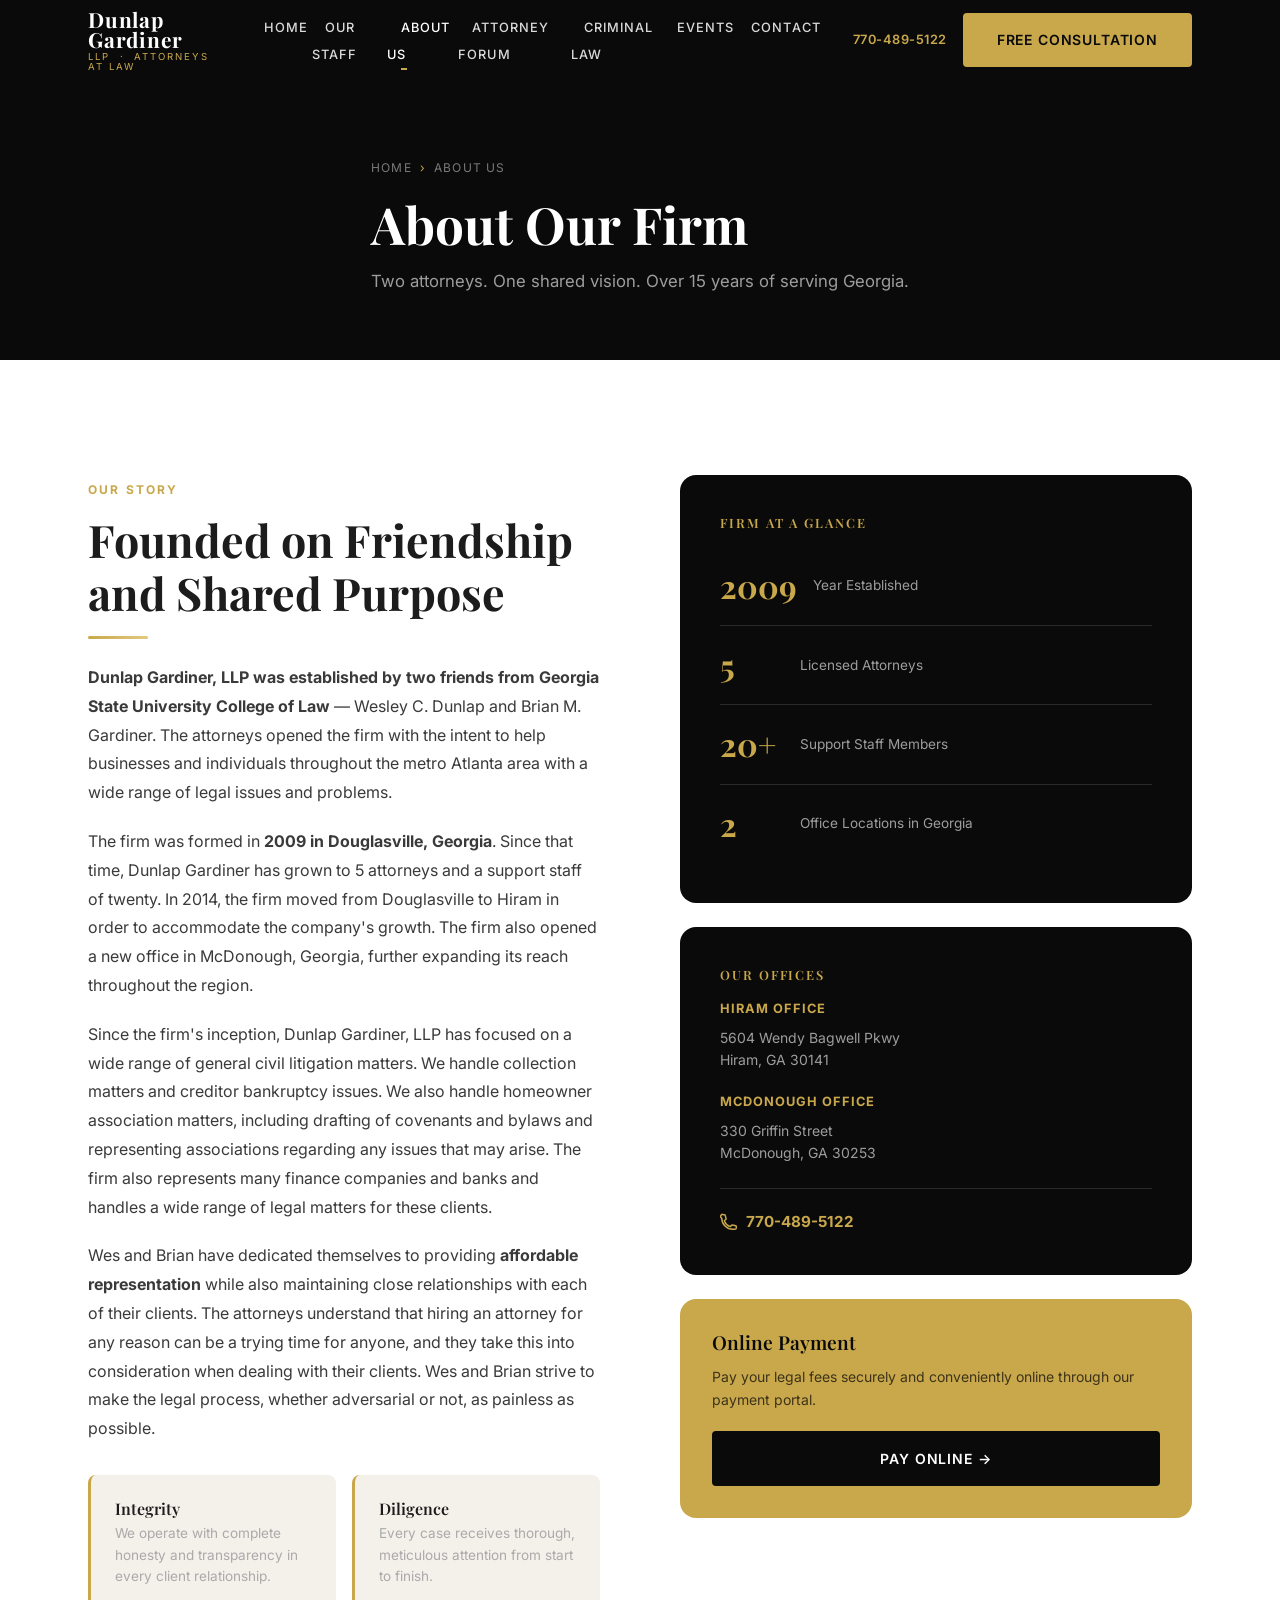
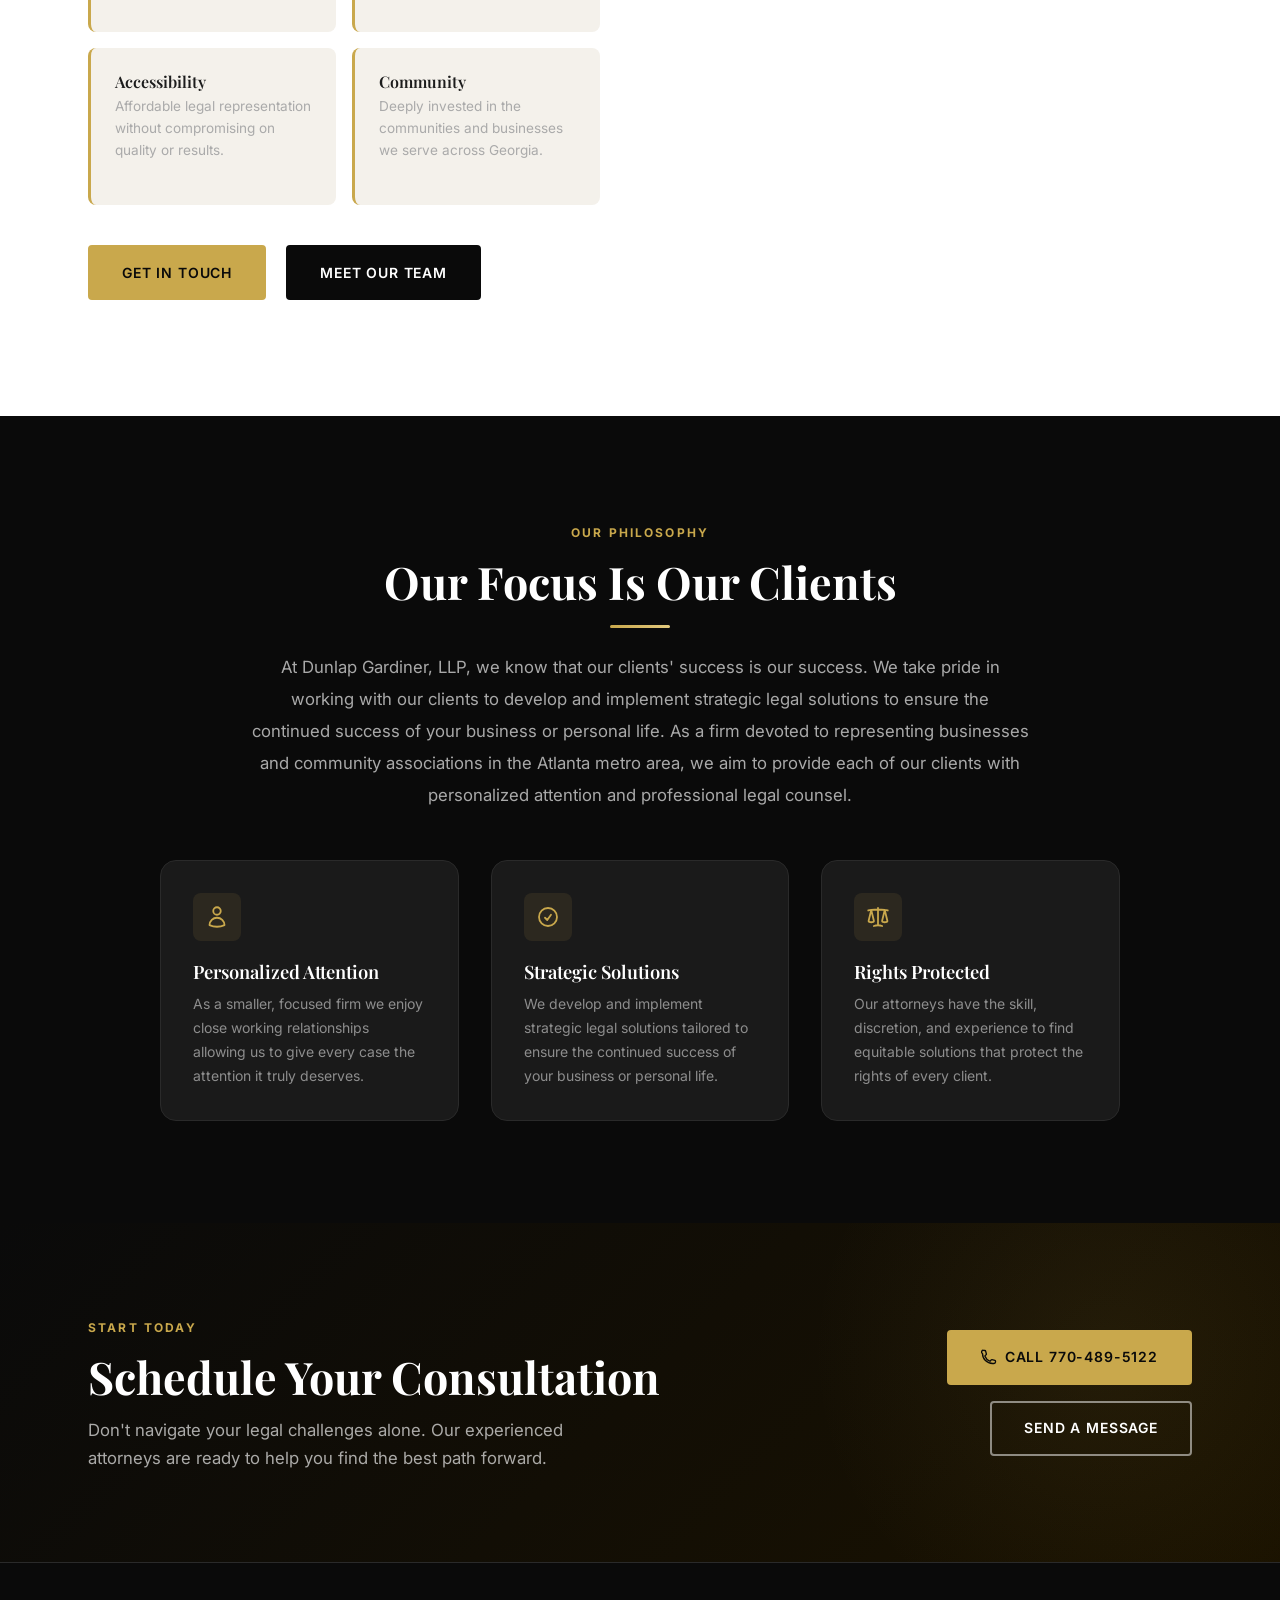
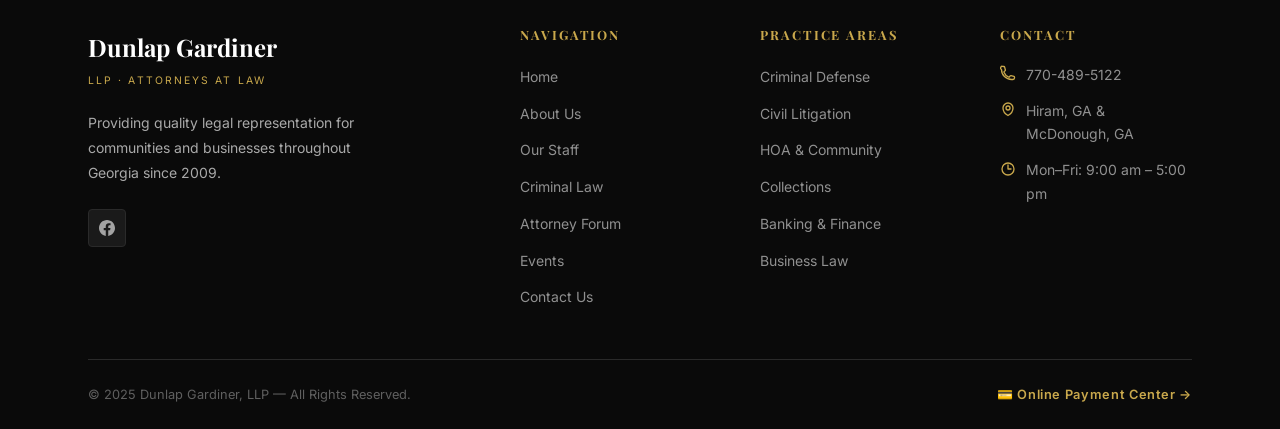
==== about-us.html @ c5c59efa "feat: website redesign Complete redesign of the Dunlap Gardiner LLP website with a modern, professio" ====
<!DOCTYPE html>
<html lang="en">
<head>
  <meta charset="UTF-8" />
  <meta name="viewport" content="width=device-width, initial-scale=1.0" />
  <meta name="description" content="Learn about Dunlap Gardiner, LLP — a Georgia law firm founded in 2009 by Wesley C. Dunlap and Brian M. Gardiner, serving the Atlanta metro area from Hiram and McDonough offices." />
  <title>About Us | Dunlap Gardiner, LLP</title>
  <link rel="icon" href="data:image/svg+xml,<svg xmlns='http://www.w3.org/2000/svg' viewBox='0 0 100 100'><text y='.9em' font-size='90'>⚖</text></svg>" />
  <link rel="preconnect" href="https://fonts.googleapis.com" />
  <link rel="preconnect" href="https://fonts.gstatic.com" crossorigin />
  <link href="https://fonts.googleapis.com/css2?family=Playfair+Display:wght@600;700;800&family=Inter:wght@400;500;600;700&display=swap" rel="stylesheet" />
  <link rel="stylesheet" href="css/style.css" />
</head>
<body>

  <!-- NAVBAR -->
  <nav class="navbar scrolled" id="navbar">
    <div class="container">
      <div class="nav-inner">
        <a href="index.html" class="nav-logo">
          <span class="firm-name">Dunlap Gardiner</span>
          <span class="firm-type">LLP &nbsp;·&nbsp; Attorneys at Law</span>
        </a>
        <ul class="nav-links">
          <li><a href="index.html">Home</a></li>
          <li><a href="our-staff.html">Our Staff</a></li>
          <li><a href="about-us.html" class="active">About Us</a></li>
          <li><a href="attorney-forum.html">Attorney Forum</a></li>
          <li><a href="criminal-law.html">Criminal Law</a></li>
          <li><a href="events.html">Events</a></li>
          <li><a href="contact-us.html">Contact</a></li>
        </ul>
        <div class="nav-cta">
          <a href="tel:7704895122" class="nav-phone">770-489-5122</a>
          <a href="contact-us.html" class="btn btn-gold">Free Consultation</a>
        </div>
        <button class="hamburger" id="hamburger" aria-label="Open menu">
          <span></span><span></span><span></span>
        </button>
      </div>
    </div>
  </nav>
  <div class="mobile-menu" id="mobile-menu">
    <a href="index.html">Home</a>
    <a href="our-staff.html">Our Staff</a>
    <a href="about-us.html">About Us</a>
    <a href="attorney-forum.html">Attorney Forum</a>
    <a href="criminal-law.html">Criminal Law</a>
    <a href="events.html">Events</a>
    <a href="contact-us.html">Contact Us</a>
    <a href="contact-us.html" class="mobile-cta">Free Consultation →</a>
  </div>

  <!-- PAGE HERO -->
  <section class="page-hero">
    <div class="page-hero-bg" style="background-image: url('https://images.unsplash.com/photo-1505664194779-8beaceb93744?w=1600&q=80');"></div>
    <div class="page-hero-overlay"></div>
    <div class="container">
      <div class="page-hero-content">
        <div class="breadcrumb">
          <a href="index.html">Home</a>
          <span class="breadcrumb-sep">›</span>
          <span>About Us</span>
        </div>
        <h1>About Our Firm</h1>
        <p class="page-hero-sub">Two attorneys. One shared vision. Over 15 years of serving Georgia.</p>
      </div>
    </div>
  </section>

  <!-- ABOUT STORY -->
  <section class="about-story">
    <div class="container">
      <div class="story-content">
        <span class="section-label reveal">Our Story</span>
        <h2 class="reveal reveal-delay-1">Founded on Friendship<br/>and Shared Purpose</h2>
        <div class="gold-line reveal reveal-delay-1"></div>

        <p class="reveal reveal-delay-2">
          <strong>Dunlap Gardiner, LLP was established by two friends from Georgia State University
          College of Law</strong> — Wesley C. Dunlap and Brian M. Gardiner. The attorneys opened
          the firm with the intent to help businesses and individuals throughout the metro Atlanta
          area with a wide range of legal issues and problems.
        </p>
        <p class="reveal reveal-delay-2">
          The firm was formed in <strong>2009 in Douglasville, Georgia</strong>. Since that time,
          Dunlap Gardiner has grown to 5 attorneys and a support staff of twenty. In 2014, the firm
          moved from Douglasville to Hiram in order to accommodate the company's growth. The firm
          also opened a new office in McDonough, Georgia, further expanding its reach throughout
          the region.
        </p>
        <p class="reveal reveal-delay-3">
          Since the firm's inception, Dunlap Gardiner, LLP has focused on a wide range of general
          civil litigation matters. We handle collection matters and creditor bankruptcy issues.
          We also handle homeowner association matters, including drafting of covenants and bylaws
          and representing associations regarding any issues that may arise. The firm also represents
          many finance companies and banks and handles a wide range of legal matters for these clients.
        </p>
        <p class="reveal reveal-delay-3">
          Wes and Brian have dedicated themselves to providing <strong>affordable representation</strong>
          while also maintaining close relationships with each of their clients. The attorneys understand
          that hiring an attorney for any reason can be a trying time for anyone, and they take this into
          consideration when dealing with their clients. Wes and Brian strive to make the legal process,
          whether adversarial or not, as painless as possible.
        </p>

        <div class="values-grid reveal reveal-delay-4">
          <div class="value-item">
            <h4>Integrity</h4>
            <p>We operate with complete honesty and transparency in every client relationship.</p>
          </div>
          <div class="value-item">
            <h4>Diligence</h4>
            <p>Every case receives thorough, meticulous attention from start to finish.</p>
          </div>
          <div class="value-item">
            <h4>Accessibility</h4>
            <p>Affordable legal representation without compromising on quality or results.</p>
          </div>
          <div class="value-item">
            <h4>Community</h4>
            <p>Deeply invested in the communities and businesses we serve across Georgia.</p>
          </div>
        </div>

        <div style="margin-top:2.5rem;" class="reveal reveal-delay-5">
          <a href="contact-us.html" class="btn btn-gold" style="margin-right:1rem;">Get in Touch</a>
          <a href="our-staff.html" class="btn btn-dark">Meet Our Team</a>
        </div>
      </div>

      <!-- Sidebar -->
      <div class="story-sidebar">
        <div class="sidebar-card reveal reveal-delay-2">
          <h4>Firm At a Glance</h4>
          <div class="sidebar-stat">
            <span class="sidebar-stat-num" data-count="2009">2009</span>
            <span class="sidebar-stat-label">Year Established</span>
          </div>
          <div class="sidebar-stat">
            <span class="sidebar-stat-num" data-count="5">5</span>
            <span class="sidebar-stat-label">Licensed Attorneys</span>
          </div>
          <div class="sidebar-stat">
            <span class="sidebar-stat-num" data-count="20" data-suffix="+">20+</span>
            <span class="sidebar-stat-label">Support Staff Members</span>
          </div>
          <div class="sidebar-stat">
            <span class="sidebar-stat-num" data-count="2">2</span>
            <span class="sidebar-stat-label">Office Locations in Georgia</span>
          </div>
        </div>

        <div class="sidebar-card reveal reveal-delay-3">
          <h4>Our Offices</h4>
          <div style="margin-bottom:1.25rem;">
            <div style="font-size:.8rem; font-weight:700; letter-spacing:.08em; text-transform:uppercase; color:var(--gold); margin-bottom:.4rem;">Hiram Office</div>
            <div style="font-size:.875rem; color:rgba(255,255,255,.6); line-height:1.6;">5604 Wendy Bagwell Pkwy<br/>Hiram, GA 30141</div>
          </div>
          <div>
            <div style="font-size:.8rem; font-weight:700; letter-spacing:.08em; text-transform:uppercase; color:var(--gold); margin-bottom:.4rem;">McDonough Office</div>
            <div style="font-size:.875rem; color:rgba(255,255,255,.6); line-height:1.6;">330 Griffin Street<br/>McDonough, GA 30253</div>
          </div>
          <div style="margin-top:1.5rem; padding-top:1.25rem; border-top:1px solid var(--black-border);">
            <a href="tel:7704895122" style="display:flex;align-items:center;gap:.5rem;color:var(--gold);font-weight:700;font-size:.95rem;">
              <svg xmlns="http://www.w3.org/2000/svg" fill="none" viewBox="0 0 24 24" stroke-width="2" stroke="currentColor" width="18" height="18"><path stroke-linecap="round" stroke-linejoin="round" d="M2.25 6.75c0 8.284 6.716 15 15 15h2.25a2.25 2.25 0 0 0 2.25-2.25v-1.372c0-.516-.351-.966-.852-1.091l-4.423-1.106c-.44-.11-.902.055-1.173.417l-.97 1.293c-.282.376-.769.542-1.21.38a12.035 12.035 0 0 1-7.143-7.143c-.162-.441.004-.928.38-1.21l1.293-.97c.363-.271.527-.734.417-1.173L6.963 3.102a1.125 1.125 0 0 0-1.091-.852H4.5A2.25 2.25 0 0 0 2.25 6.75Z" /></svg>
              770-489-5122
            </a>
          </div>
        </div>

        <div class="reveal reveal-delay-4" style="background:var(--gold);padding:2rem;border-radius:var(--radius-lg);">
          <h4 style="color:var(--black);margin-bottom:.75rem;">Online Payment</h4>
          <p style="font-size:.875rem;color:rgba(0,0,0,.7);margin-bottom:1.25rem;line-height:1.6;">Pay your legal fees securely and conveniently online through our payment portal.</p>
          <a href="https://quickclick.com/r/5w9c6m7mehdgdvlrskypk6oudv6t7s" target="_blank" rel="noopener" class="btn btn-dark" style="width:100%;justify-content:center;">Pay Online →</a>
        </div>
      </div>
    </div>
  </section>

  <!-- OUR FOCUS SECTION -->
  <section class="section section-dark">
    <div class="container text-center">
      <span class="section-label reveal">Our Philosophy</span>
      <h2 class="reveal reveal-delay-1" style="color:var(--white);max-width:700px;margin:0 auto 1rem;">Our Focus Is Our Clients</h2>
      <div class="gold-line center reveal reveal-delay-1"></div>
      <p class="reveal reveal-delay-2" style="max-width:780px;margin:0 auto 3rem;color:rgba(255,255,255,.65);font-size:1.05rem;line-height:1.9;">
        At Dunlap Gardiner, LLP, we know that our clients' success is our success. We take pride
        in working with our clients to develop and implement strategic legal solutions to ensure
        the continued success of your business or personal life. As a firm devoted to representing
        businesses and community associations in the Atlanta metro area, we aim to provide each of
        our clients with personalized attention and professional legal counsel.
      </p>

      <div class="grid-3" style="max-width:960px;margin:0 auto;text-align:left;">
        <div class="reveal reveal-delay-1" style="padding:2rem;background:var(--black-card);border:1px solid var(--black-border);border-radius:var(--radius-lg);">
          <div style="width:48px;height:48px;background:rgba(201,168,76,.1);border-radius:var(--radius-md);display:flex;align-items:center;justify-content:center;margin-bottom:1.25rem;">
            <svg xmlns="http://www.w3.org/2000/svg" fill="none" viewBox="0 0 24 24" stroke-width="1.8" stroke="currentColor" width="24" height="24" style="color:var(--gold)"><path stroke-linecap="round" stroke-linejoin="round" d="M15.75 6a3.75 3.75 0 1 1-7.5 0 3.75 3.75 0 0 1 7.5 0ZM4.501 20.118a7.5 7.5 0 0 1 14.998 0A17.933 17.933 0 0 1 12 21.75c-2.676 0-5.216-.584-7.499-1.632Z" /></svg>
          </div>
          <h3 style="color:var(--white);font-size:1.15rem;margin-bottom:.6rem;">Personalized Attention</h3>
          <p style="font-size:.875rem;color:rgba(255,255,255,.5);line-height:1.7;">As a smaller, focused firm we enjoy close working relationships allowing us to give every case the attention it truly deserves.</p>
        </div>
        <div class="reveal reveal-delay-2" style="padding:2rem;background:var(--black-card);border:1px solid var(--black-border);border-radius:var(--radius-lg);">
          <div style="width:48px;height:48px;background:rgba(201,168,76,.1);border-radius:var(--radius-md);display:flex;align-items:center;justify-content:center;margin-bottom:1.25rem;">
            <svg xmlns="http://www.w3.org/2000/svg" fill="none" viewBox="0 0 24 24" stroke-width="1.8" stroke="currentColor" width="24" height="24" style="color:var(--gold)"><path stroke-linecap="round" stroke-linejoin="round" d="M9 12.75 11.25 15 15 9.75M21 12a9 9 0 1 1-18 0 9 9 0 0 1 18 0Z" /></svg>
          </div>
          <h3 style="color:var(--white);font-size:1.15rem;margin-bottom:.6rem;">Strategic Solutions</h3>
          <p style="font-size:.875rem;color:rgba(255,255,255,.5);line-height:1.7;">We develop and implement strategic legal solutions tailored to ensure the continued success of your business or personal life.</p>
        </div>
        <div class="reveal reveal-delay-3" style="padding:2rem;background:var(--black-card);border:1px solid var(--black-border);border-radius:var(--radius-lg);">
          <div style="width:48px;height:48px;background:rgba(201,168,76,.1);border-radius:var(--radius-md);display:flex;align-items:center;justify-content:center;margin-bottom:1.25rem;">
            <svg xmlns="http://www.w3.org/2000/svg" fill="none" viewBox="0 0 24 24" stroke-width="1.8" stroke="currentColor" width="24" height="24" style="color:var(--gold)"><path stroke-linecap="round" stroke-linejoin="round" d="M12 3v17.25m0 0c-1.472 0-2.882.265-4.185.75M12 20.25c1.472 0 2.882.265 4.185.75M18.75 4.97A48.416 48.416 0 0 0 12 4.5c-2.291 0-4.545.16-6.75.47m13.5 0c1.01.143 2.01.317 3 .52m-3-.52 2.62 10.726c.122.499-.106 1.028-.589 1.202a5.988 5.988 0 0 1-2.031.352 5.988 5.988 0 0 1-2.031-.352c-.483-.174-.711-.703-.59-1.202L18.75 4.97Zm-16.5.52c.99-.203 1.99-.377 3-.52m0 0 2.62 10.726c.122.499-.106 1.028-.589 1.202a5.989 5.989 0 0 1-2.031.352 5.989 5.989 0 0 1-2.031-.352c-.483-.174-.711-.703-.59-1.202L5.25 4.97Z" /></svg>
          </div>
          <h3 style="color:var(--white);font-size:1.15rem;margin-bottom:.6rem;">Rights Protected</h3>
          <p style="font-size:.875rem;color:rgba(255,255,255,.5);line-height:1.7;">Our attorneys have the skill, discretion, and experience to find equitable solutions that protect the rights of every client.</p>
        </div>
      </div>
    </div>
  </section>

  <!-- CONTACT BANNER -->
  <section class="contact-banner">
    <div class="container">
      <div class="contact-banner-inner">
        <div class="reveal">
          <span class="section-label">Start Today</span>
          <h2>Schedule Your Consultation</h2>
          <p>Don't navigate your legal challenges alone. Our experienced attorneys are ready to help you find the best path forward.</p>
        </div>
        <div class="contact-banner-actions reveal reveal-delay-2">
          <a href="tel:7704895122" class="btn btn-gold">
            <svg xmlns="http://www.w3.org/2000/svg" fill="none" viewBox="0 0 24 24" stroke-width="2" stroke="currentColor" width="16" height="16"><path stroke-linecap="round" stroke-linejoin="round" d="M2.25 6.75c0 8.284 6.716 15 15 15h2.25a2.25 2.25 0 0 0 2.25-2.25v-1.372c0-.516-.351-.966-.852-1.091l-4.423-1.106c-.44-.11-.902.055-1.173.417l-.97 1.293c-.282.376-.769.542-1.21.38a12.035 12.035 0 0 1-7.143-7.143c-.162-.441.004-.928.38-1.21l1.293-.97c.363-.271.527-.734.417-1.173L6.963 3.102a1.125 1.125 0 0 0-1.091-.852H4.5A2.25 2.25 0 0 0 2.25 6.75Z" /></svg>
            Call 770-489-5122
          </a>
          <a href="contact-us.html" class="btn btn-outline-white">Send a Message</a>
        </div>
      </div>
    </div>
  </section>

  <!-- FOOTER -->
  <footer class="footer">
    <div class="container">
      <div class="footer-grid">
        <div class="footer-brand">
          <span class="firm-name">Dunlap Gardiner</span>
          <span class="firm-type">LLP · Attorneys at Law</span>
          <p>Providing quality legal representation for communities and businesses throughout Georgia since 2009.</p>
          <div class="footer-social">
            <a href="https://www.facebook.com/dunlapgardinerllp" target="_blank" rel="noopener" class="social-btn" aria-label="Facebook">
              <svg xmlns="http://www.w3.org/2000/svg" viewBox="0 0 24 24" fill="currentColor"><path d="M24 12.073c0-6.627-5.373-12-12-12s-12 5.373-12 12c0 5.99 4.388 10.954 10.125 11.854v-8.385H7.078v-3.47h3.047V9.43c0-3.007 1.792-4.669 4.533-4.669 1.312 0 2.686.235 2.686.235v2.953H15.83c-1.491 0-1.956.925-1.956 1.874v2.25h3.328l-.532 3.47h-2.796v8.385C19.612 23.027 24 18.062 24 12.073z"/></svg>
            </a>
          </div>
        </div>
        <div class="footer-col">
          <h4>Navigation</h4>
          <ul>
            <li><a href="index.html">Home</a></li>
            <li><a href="about-us.html">About Us</a></li>
            <li><a href="our-staff.html">Our Staff</a></li>
            <li><a href="criminal-law.html">Criminal Law</a></li>
            <li><a href="attorney-forum.html">Attorney Forum</a></li>
            <li><a href="events.html">Events</a></li>
            <li><a href="contact-us.html">Contact Us</a></li>
          </ul>
        </div>
        <div class="footer-col">
          <h4>Practice Areas</h4>
          <ul>
            <li><a href="criminal-law.html">Criminal Defense</a></li>
            <li><a href="about-us.html">Civil Litigation</a></li>
            <li><a href="about-us.html">HOA &amp; Community</a></li>
            <li><a href="about-us.html">Collections</a></li>
            <li><a href="about-us.html">Banking &amp; Finance</a></li>
            <li><a href="about-us.html">Business Law</a></li>
          </ul>
        </div>
        <div class="footer-col">
          <h4>Contact</h4>
          <div class="footer-contact-item">
            <svg xmlns="http://www.w3.org/2000/svg" fill="none" viewBox="0 0 24 24" stroke-width="2" stroke="currentColor"><path stroke-linecap="round" stroke-linejoin="round" d="M2.25 6.75c0 8.284 6.716 15 15 15h2.25a2.25 2.25 0 0 0 2.25-2.25v-1.372c0-.516-.351-.966-.852-1.091l-4.423-1.106c-.44-.11-.902.055-1.173.417l-.97 1.293c-.282.376-.769.542-1.21.38a12.035 12.035 0 0 1-7.143-7.143c-.162-.441.004-.928.38-1.21l1.293-.97c.363-.271.527-.734.417-1.173L6.963 3.102a1.125 1.125 0 0 0-1.091-.852H4.5A2.25 2.25 0 0 0 2.25 6.75Z" /></svg>
            <a href="tel:7704895122">770-489-5122</a>
          </div>
          <div class="footer-contact-item">
            <svg xmlns="http://www.w3.org/2000/svg" fill="none" viewBox="0 0 24 24" stroke-width="2" stroke="currentColor"><path stroke-linecap="round" stroke-linejoin="round" d="M15 10.5a3 3 0 1 1-6 0 3 3 0 0 1 6 0Z" /><path stroke-linecap="round" stroke-linejoin="round" d="M19.5 10.5c0 7.142-7.5 11.25-7.5 11.25S4.5 17.642 4.5 10.5a7.5 7.5 0 1 1 15 0Z" /></svg>
            <span>Hiram, GA &amp; McDonough, GA</span>
          </div>
          <div class="footer-contact-item">
            <svg xmlns="http://www.w3.org/2000/svg" fill="none" viewBox="0 0 24 24" stroke-width="2" stroke="currentColor"><path stroke-linecap="round" stroke-linejoin="round" d="M12 6v6h4.5m4.5 0a9 9 0 1 1-18 0 9 9 0 0 1 18 0Z" /></svg>
            <span>Mon–Fri: 9:00 am – 5:00 pm</span>
          </div>
        </div>
      </div>
      <div class="footer-bottom">
        <span class="copyright">© 2025 Dunlap Gardiner, LLP — All Rights Reserved.</span>
        <a href="https://quickclick.com/r/5w9c6m7mehdgdvlrskypk6oudv6t7s" target="_blank" rel="noopener" class="payment-link">💳 Online Payment Center →</a>
      </div>
    </div>
  </footer>

  <script src="js/main.js"></script>
</body>
</html>
---- css/style.css ----
/* ============================================================
   DUNLAP GARDINER LLP — MAIN STYLESHEET
   Design System: Gold (#C9A84C, #D4AF37) + Black (#0a0a0a)
   ============================================================ */

/* ---------- RESET & BASE ---------- */
*, *::before, *::after { box-sizing: border-box; margin: 0; padding: 0; }

:root {
  --gold:        #C9A84C;
  --gold-light:  #E2C97E;
  --gold-dark:   #A07830;
  --black:       #0a0a0a;
  --black-soft:  #141414;
  --black-card:  #1a1a1a;
  --black-border:#2a2a2a;
  --white:       #ffffff;
  --off-white:   #f4f1eb;
  --gray-light:  #e8e4da;
  --gray-mid:    #aaa;
  --text-dark:   #1c1c1c;
  --text-body:   #3a3a3a;

  --font-serif:  'Playfair Display', Georgia, serif;
  --font-sans:   'Inter', system-ui, -apple-system, sans-serif;

  --radius-sm:   4px;
  --radius-md:   8px;
  --radius-lg:   16px;

  --shadow-sm:   0 2px 8px rgba(0,0,0,.12);
  --shadow-md:   0 8px 32px rgba(0,0,0,.18);
  --shadow-lg:   0 20px 60px rgba(0,0,0,.28);
  --shadow-gold: 0 4px 24px rgba(201,168,76,.25);

  --transition:  .3s cubic-bezier(.4,0,.2,1);
  --nav-h:       80px;
}

html { scroll-behavior: smooth; font-size: 16px; }

body {
  font-family: var(--font-sans);
  background: var(--white);
  color: var(--text-body);
  line-height: 1.7;
  overflow-x: hidden;
}

img { max-width: 100%; height: auto; display: block; }
a   { color: inherit; text-decoration: none; }
ul  { list-style: none; }

/* ---------- TYPOGRAPHY ---------- */
h1, h2, h3, h4, h5 {
  font-family: var(--font-serif);
  line-height: 1.2;
  color: var(--text-dark);
}
h1 { font-size: clamp(2.4rem, 5vw, 4rem); font-weight: 700; }
h2 { font-size: clamp(1.8rem, 3.5vw, 2.8rem); font-weight: 700; }
h3 { font-size: clamp(1.3rem, 2.5vw, 1.8rem); font-weight: 600; }
h4 { font-size: 1.2rem; font-weight: 600; }

.section-label {
  display: inline-block;
  font-family: var(--font-sans);
  font-size: .75rem;
  font-weight: 700;
  letter-spacing: .18em;
  text-transform: uppercase;
  color: var(--gold);
  margin-bottom: .75rem;
}

.section-title { margin-bottom: 1rem; }
.section-sub   { font-size: 1.05rem; color: var(--gray-mid); max-width: 600px; line-height: 1.8; }

/* ---------- LAYOUT UTILITIES ---------- */
.container      { max-width: 1200px; margin: 0 auto; padding: 0 clamp(1rem, 4vw, 3rem); }
.container-wide { max-width: 1400px; margin: 0 auto; padding: 0 clamp(1rem, 4vw, 3rem); }

.section { padding: clamp(4rem, 8vw, 7rem) 0; }
.section-dark {
  background: var(--black);
  color: var(--white);
}
.section-dark h1,
.section-dark h2,
.section-dark h3,
.section-dark h4 { color: var(--white); }
.section-dark .section-sub { color: rgba(255,255,255,.6); }

.section-cream {
  background: var(--off-white);
}

.grid-2 { display: grid; grid-template-columns: repeat(2, 1fr); gap: 2rem; }
.grid-3 { display: grid; grid-template-columns: repeat(3, 1fr); gap: 2rem; }
.grid-4 { display: grid; grid-template-columns: repeat(4, 1fr); gap: 1.5rem; }

.flex-center { display: flex; align-items: center; justify-content: center; }
.flex-between { display: flex; align-items: center; justify-content: space-between; }

.text-center { text-align: center; }
.text-gold   { color: var(--gold); }
.text-white  { color: var(--white); }

/* ---------- BUTTONS ---------- */
.btn {
  display: inline-flex;
  align-items: center;
  gap: .5rem;
  padding: .85rem 2rem;
  border-radius: var(--radius-sm);
  font-family: var(--font-sans);
  font-size: .875rem;
  font-weight: 600;
  letter-spacing: .06em;
  text-transform: uppercase;
  cursor: pointer;
  border: 2px solid transparent;
  transition: var(--transition);
  white-space: nowrap;
}

.btn-gold {
  background: var(--gold);
  color: var(--black);
  border-color: var(--gold);
}
.btn-gold:hover {
  background: var(--gold-light);
  border-color: var(--gold-light);
  box-shadow: var(--shadow-gold);
  transform: translateY(-2px);
}

.btn-outline-gold {
  background: transparent;
  color: var(--gold);
  border-color: var(--gold);
}
.btn-outline-gold:hover {
  background: var(--gold);
  color: var(--black);
  transform: translateY(-2px);
}

.btn-outline-white {
  background: transparent;
  color: var(--white);
  border-color: rgba(255,255,255,.5);
}
.btn-outline-white:hover {
  background: rgba(255,255,255,.1);
  border-color: var(--white);
}

.btn-dark {
  background: var(--black);
  color: var(--white);
  border-color: var(--black);
}
.btn-dark:hover {
  background: var(--black-card);
  transform: translateY(-2px);
  box-shadow: var(--shadow-md);
}

/* ---------- GOLD DIVIDER ---------- */
.gold-line {
  width: 60px;
  height: 3px;
  background: linear-gradient(90deg, var(--gold), var(--gold-light));
  border-radius: 2px;
  margin: 1rem 0 1.5rem;
}
.gold-line.center { margin-left: auto; margin-right: auto; }

/* ============================================================
   NAVIGATION
   ============================================================ */
.navbar {
  position: fixed;
  top: 0; left: 0; right: 0;
  z-index: 1000;
  height: var(--nav-h);
  display: flex;
  align-items: center;
  transition: background var(--transition), box-shadow var(--transition);
}

.navbar.scrolled {
  background: rgba(10,10,10,.97);
  backdrop-filter: blur(12px);
  box-shadow: 0 2px 24px rgba(0,0,0,.4);
}

.navbar.transparent { background: transparent; }

.navbar .container { width: 100%; }

.nav-inner {
  display: flex;
  align-items: center;
  justify-content: space-between;
  gap: 2rem;
}

.nav-logo {
  display: flex;
  flex-direction: column;
  line-height: 1;
}
.nav-logo .firm-name {
  font-family: var(--font-serif);
  font-size: 1.3rem;
  font-weight: 700;
  color: var(--white);
  letter-spacing: .04em;
}
.nav-logo .firm-type {
  font-size: .6rem;
  letter-spacing: .2em;
  text-transform: uppercase;
  color: var(--gold);
  margin-top: 2px;
}

.nav-links {
  display: flex;
  align-items: center;
  gap: .25rem;
}

.nav-links a {
  padding: .5rem .85rem;
  font-size: .8rem;
  font-weight: 500;
  letter-spacing: .08em;
  text-transform: uppercase;
  color: rgba(255,255,255,.85);
  border-radius: var(--radius-sm);
  transition: var(--transition);
  position: relative;
}
.nav-links a::after {
  content: '';
  position: absolute;
  bottom: 0; left: 50%; right: 50%;
  height: 2px;
  background: var(--gold);
  transition: var(--transition);
}
.nav-links a:hover,
.nav-links a.active {
  color: var(--white);
}
.nav-links a:hover::after,
.nav-links a.active::after {
  left: .85rem;
  right: .85rem;
}

.nav-cta {
  display: flex;
  align-items: center;
  gap: 1rem;
  flex-shrink: 0;
}
.nav-phone {
  font-size: .8rem;
  font-weight: 600;
  color: var(--gold);
  letter-spacing: .04em;
  white-space: nowrap;
}
.nav-phone:hover { color: var(--gold-light); }

.hamburger {
  display: none;
  flex-direction: column;
  gap: 5px;
  cursor: pointer;
  padding: 8px;
  background: none;
  border: none;
}
.hamburger span {
  display: block;
  width: 24px;
  height: 2px;
  background: var(--white);
  border-radius: 2px;
  transition: var(--transition);
}
.hamburger.open span:nth-child(1) { transform: translateY(7px) rotate(45deg); }
.hamburger.open span:nth-child(2) { opacity: 0; }
.hamburger.open span:nth-child(3) { transform: translateY(-7px) rotate(-45deg); }

.mobile-menu {
  display: none;
  position: fixed;
  top: var(--nav-h);
  left: 0; right: 0;
  background: rgba(10,10,10,.98);
  backdrop-filter: blur(16px);
  padding: 1.5rem;
  border-top: 1px solid var(--black-border);
  z-index: 999;
  flex-direction: column;
  gap: .25rem;
}
.mobile-menu.open { display: flex; }
.mobile-menu a {
  padding: .85rem 1rem;
  color: rgba(255,255,255,.85);
  font-size: .9rem;
  font-weight: 500;
  letter-spacing: .08em;
  text-transform: uppercase;
  border-radius: var(--radius-sm);
  border-bottom: 1px solid var(--black-border);
  transition: var(--transition);
}
.mobile-menu a:last-child { border-bottom: none; }
.mobile-menu a:hover { color: var(--gold); background: rgba(201,168,76,.08); }
.mobile-menu .mobile-cta {
  margin-top: 1rem;
  padding: 1rem;
  background: var(--gold);
  color: var(--black);
  text-align: center;
  border-radius: var(--radius-sm);
  font-weight: 700;
  border-bottom: none;
}
.mobile-menu .mobile-cta:hover { background: var(--gold-light); color: var(--black); }

/* ============================================================
   HERO
   ============================================================ */
.hero {
  min-height: 100vh;
  position: relative;
  display: flex;
  align-items: center;
  overflow: hidden;
  background: var(--black);
}

.hero-bg {
  position: absolute;
  inset: 0;
  background-image: url('https://images.unsplash.com/photo-1589829545856-d10d557cf95f?w=1800&q=80');
  background-size: cover;
  background-position: center 30%;
  opacity: .25;
}

.hero-overlay {
  position: absolute;
  inset: 0;
  background: linear-gradient(
    135deg,
    rgba(10,10,10,.95) 0%,
    rgba(10,10,10,.7) 50%,
    rgba(10,10,10,.85) 100%
  );
}

.hero-content {
  position: relative;
  z-index: 2;
  max-width: 780px;
  padding: calc(var(--nav-h) + 2rem) 0 4rem;
}

.hero-eyebrow {
  display: flex;
  align-items: center;
  gap: 1rem;
  margin-bottom: 1.5rem;
}
.hero-eyebrow-line {
  width: 40px;
  height: 2px;
  background: var(--gold);
}
.hero-eyebrow span {
  font-size: .75rem;
  font-weight: 700;
  letter-spacing: .2em;
  text-transform: uppercase;
  color: var(--gold);
}

.hero h1 {
  color: var(--white);
  margin-bottom: 1.5rem;
  font-size: clamp(2.8rem, 6vw, 5rem);
}
.hero h1 em {
  font-style: normal;
  color: var(--gold);
}

.hero-desc {
  font-size: 1.1rem;
  color: rgba(255,255,255,.75);
  line-height: 1.8;
  margin-bottom: 2.5rem;
  max-width: 560px;
}

.hero-actions {
  display: flex;
  gap: 1rem;
  flex-wrap: wrap;
}

.hero-stats {
  display: flex;
  gap: 2.5rem;
  margin-top: 4rem;
  padding-top: 2.5rem;
  border-top: 1px solid rgba(255,255,255,.1);
  flex-wrap: wrap;
}
.stat-item { display: flex; flex-direction: column; gap: .25rem; }
.stat-num {
  font-family: var(--font-serif);
  font-size: 2.2rem;
  font-weight: 700;
  color: var(--gold);
  line-height: 1;
}
.stat-label {
  font-size: .75rem;
  letter-spacing: .1em;
  text-transform: uppercase;
  color: rgba(255,255,255,.5);
}

.hero-scroll {
  position: absolute;
  bottom: 2rem;
  left: 50%;
  transform: translateX(-50%);
  z-index: 2;
  display: flex;
  flex-direction: column;
  align-items: center;
  gap: .5rem;
  color: rgba(255,255,255,.4);
  font-size: .7rem;
  letter-spacing: .15em;
  text-transform: uppercase;
}
.scroll-dot {
  width: 1px;
  height: 40px;
  background: linear-gradient(to bottom, var(--gold), transparent);
  animation: scrollPulse 2s ease-in-out infinite;
}
@keyframes scrollPulse {
  0%, 100% { opacity: .4; transform: scaleY(1); }
  50%       { opacity: 1;  transform: scaleY(1.2); }
}

/* ============================================================
   TRUST BAR
   ============================================================ */
.trust-bar {
  background: var(--gold);
  padding: 1rem 0;
}
.trust-bar-inner {
  display: flex;
  align-items: center;
  justify-content: center;
  gap: 2rem;
  flex-wrap: wrap;
}
.trust-item {
  display: flex;
  align-items: center;
  gap: .6rem;
  font-size: .8rem;
  font-weight: 700;
  letter-spacing: .06em;
  text-transform: uppercase;
  color: var(--black);
}
.trust-item svg { width: 18px; height: 18px; flex-shrink: 0; }
.trust-sep {
  width: 4px;
  height: 4px;
  border-radius: 50%;
  background: rgba(0,0,0,.3);
}

/* ============================================================
   ABOUT PREVIEW
   ============================================================ */
.about-preview {
  padding: clamp(5rem, 9vw, 8rem) 0;
}
.about-preview .container { display: grid; grid-template-columns: 1fr 1fr; gap: 5rem; align-items: center; }

.about-img-wrap {
  position: relative;
}
.about-img-main {
  width: 100%;
  aspect-ratio: 4/5;
  object-fit: cover;
  border-radius: var(--radius-lg);
  box-shadow: var(--shadow-lg);
}
.about-img-badge {
  position: absolute;
  bottom: -1.5rem;
  right: -1.5rem;
  background: var(--gold);
  color: var(--black);
  padding: 1.5rem;
  border-radius: var(--radius-md);
  text-align: center;
  box-shadow: var(--shadow-md);
}
.about-img-badge .badge-num {
  font-family: var(--font-serif);
  font-size: 2.5rem;
  font-weight: 700;
  line-height: 1;
  display: block;
}
.about-img-badge .badge-text {
  font-size: .7rem;
  font-weight: 700;
  letter-spacing: .1em;
  text-transform: uppercase;
  display: block;
  margin-top: .25rem;
}

.about-content .section-label { margin-bottom: .5rem; }

.about-features {
  display: flex;
  flex-direction: column;
  gap: 1rem;
  margin-top: 2rem;
}
.about-feature {
  display: flex;
  gap: 1rem;
  align-items: flex-start;
}
.feature-icon {
  width: 44px;
  height: 44px;
  border-radius: var(--radius-sm);
  background: linear-gradient(135deg, var(--gold), var(--gold-dark));
  display: flex;
  align-items: center;
  justify-content: center;
  flex-shrink: 0;
}
.feature-icon svg { width: 20px; height: 20px; color: var(--black); }
.feature-body h4 { font-size: 1rem; color: var(--text-dark); margin-bottom: .2rem; }
.feature-body p  { font-size: .875rem; color: var(--gray-mid); }

.about-cta-wrap { margin-top: 2.5rem; display: flex; gap: 1rem; flex-wrap: wrap; }

/* ============================================================
   PRACTICE AREAS
   ============================================================ */
.practice-areas { background: var(--black); padding: clamp(5rem,9vw,8rem) 0; }
.practice-areas .section-header { margin-bottom: 3.5rem; }

.practice-grid {
  display: grid;
  grid-template-columns: repeat(auto-fit, minmax(280px, 1fr));
  gap: 1.5rem;
}

.practice-card {
  background: var(--black-card);
  border: 1px solid var(--black-border);
  border-radius: var(--radius-lg);
  padding: 2.5rem 2rem;
  transition: var(--transition);
  position: relative;
  overflow: hidden;
}
.practice-card::before {
  content: '';
  position: absolute;
  top: 0; left: 0; right: 0;
  height: 3px;
  background: linear-gradient(90deg, var(--gold), var(--gold-light));
  transform: scaleX(0);
  transform-origin: left;
  transition: var(--transition);
}
.practice-card:hover {
  border-color: var(--gold-dark);
  transform: translateY(-4px);
  box-shadow: var(--shadow-gold);
}
.practice-card:hover::before { transform: scaleX(1); }

.practice-icon {
  width: 56px;
  height: 56px;
  border-radius: var(--radius-md);
  background: rgba(201,168,76,.1);
  border: 1px solid rgba(201,168,76,.2);
  display: flex;
  align-items: center;
  justify-content: center;
  margin-bottom: 1.5rem;
}
.practice-icon svg { width: 26px; height: 26px; color: var(--gold); }

.practice-card h3 {
  color: var(--white);
  font-size: 1.25rem;
  margin-bottom: .75rem;
}
.practice-card p {
  color: rgba(255,255,255,.55);
  font-size: .9rem;
  line-height: 1.7;
  margin-bottom: 1.5rem;
}
.practice-link {
  display: inline-flex;
  align-items: center;
  gap: .4rem;
  font-size: .8rem;
  font-weight: 700;
  letter-spacing: .08em;
  text-transform: uppercase;
  color: var(--gold);
  transition: var(--transition);
}
.practice-link svg { width: 14px; height: 14px; transition: transform var(--transition); }
.practice-link:hover { color: var(--gold-light); }
.practice-link:hover svg { transform: translateX(4px); }

/* ============================================================
   WHY CHOOSE US
   ============================================================ */
.why-us { padding: clamp(5rem, 9vw, 8rem) 0; }
.why-us .container { display: grid; grid-template-columns: 1fr 1fr; gap: 5rem; align-items: center; }

.why-img-stack {
  position: relative;
  height: 520px;
}
.why-img-1 {
  position: absolute;
  top: 0; left: 0;
  width: 75%;
  height: 80%;
  object-fit: cover;
  border-radius: var(--radius-lg);
  box-shadow: var(--shadow-lg);
}
.why-img-2 {
  position: absolute;
  bottom: 0; right: 0;
  width: 55%;
  height: 55%;
  object-fit: cover;
  border-radius: var(--radius-lg);
  box-shadow: var(--shadow-lg);
  border: 4px solid var(--white);
}
.why-img-accent {
  position: absolute;
  top: 40%;
  left: 70%;
  width: 64px;
  height: 64px;
  background: var(--gold);
  border-radius: var(--radius-md);
  z-index: 2;
  transform: rotate(15deg);
}

.why-points { display: flex; flex-direction: column; gap: 1.5rem; margin-top: 2rem; }
.why-point {
  display: flex;
  gap: 1.25rem;
  align-items: flex-start;
  padding: 1.5rem;
  border-radius: var(--radius-md);
  border: 1px solid transparent;
  transition: var(--transition);
}
.why-point:hover {
  background: var(--off-white);
  border-color: var(--gray-light);
}
.why-num {
  font-family: var(--font-serif);
  font-size: 2rem;
  font-weight: 700;
  color: var(--gold);
  line-height: 1;
  min-width: 2.5rem;
  padding-top: .1rem;
}
.why-point-body h4 { font-size: 1.05rem; margin-bottom: .3rem; }
.why-point-body p  { font-size: .9rem; color: var(--gray-mid); line-height: 1.7; }

/* ============================================================
   TESTIMONIAL / QUOTE SECTION
   ============================================================ */
.quote-section {
  background: var(--black);
  padding: clamp(4rem, 7vw, 6rem) 0;
  text-align: center;
  position: relative;
  overflow: hidden;
}
.quote-section::before {
  content: '"';
  position: absolute;
  top: -1rem;
  left: 50%;
  transform: translateX(-50%);
  font-family: var(--font-serif);
  font-size: 20rem;
  color: rgba(201,168,76,.04);
  line-height: 1;
  pointer-events: none;
}
.quote-text {
  font-family: var(--font-serif);
  font-size: clamp(1.4rem, 3vw, 2.2rem);
  font-weight: 600;
  color: var(--white);
  max-width: 800px;
  margin: 0 auto 2rem;
  line-height: 1.5;
  position: relative;
  z-index: 1;
}
.quote-attribution {
  font-size: .85rem;
  letter-spacing: .12em;
  text-transform: uppercase;
  color: var(--gold);
  position: relative;
  z-index: 1;
}

/* ============================================================
   ATTORNEYS PREVIEW (Homepage)
   ============================================================ */
.attorneys-preview { padding: clamp(5rem, 9vw, 8rem) 0; background: var(--off-white); }
.attorneys-grid { display: grid; grid-template-columns: repeat(auto-fit, minmax(280px, 1fr)); gap: 2rem; margin-top: 3rem; }

.attorney-card {
  background: var(--white);
  border-radius: var(--radius-lg);
  overflow: hidden;
  box-shadow: var(--shadow-sm);
  transition: var(--transition);
}
.attorney-card:hover {
  transform: translateY(-6px);
  box-shadow: var(--shadow-md);
}
.attorney-photo {
  width: 100%;
  aspect-ratio: 3/4;
  object-fit: cover;
  object-position: top center;
}
.attorney-photo-placeholder {
  width: 100%;
  aspect-ratio: 3/4;
  background: linear-gradient(135deg, var(--black-card), var(--black-border));
  display: flex;
  align-items: center;
  justify-content: center;
}
.attorney-photo-placeholder svg { width: 80px; height: 80px; color: var(--gold); opacity: .5; }

.attorney-info {
  padding: 1.75rem;
  border-top: 3px solid var(--gold);
}
.attorney-info h3 { font-size: 1.3rem; margin-bottom: .25rem; }
.attorney-role {
  font-size: .8rem;
  font-weight: 600;
  letter-spacing: .1em;
  text-transform: uppercase;
  color: var(--gold);
  margin-bottom: .75rem;
}
.attorney-info p { font-size: .9rem; color: var(--gray-mid); line-height: 1.7; }

/* ============================================================
   CONTACT SECTION
   ============================================================ */
.contact-banner {
  background: linear-gradient(135deg, var(--black) 0%, #1a1200 100%);
  padding: clamp(4rem, 7vw, 6rem) 0;
  position: relative;
  overflow: hidden;
}
.contact-banner::before {
  content: '';
  position: absolute;
  top: -50%;
  right: -10%;
  width: 600px;
  height: 600px;
  border-radius: 50%;
  background: radial-gradient(circle, rgba(201,168,76,.08) 0%, transparent 70%);
}
.contact-banner-inner {
  display: grid;
  grid-template-columns: 1fr auto;
  gap: 3rem;
  align-items: center;
  position: relative;
  z-index: 1;
}
.contact-banner h2 { color: var(--white); margin-bottom: .75rem; }
.contact-banner p  { color: rgba(255,255,255,.65); font-size: 1.05rem; max-width: 500px; }
.contact-banner-actions { display: flex; flex-direction: column; gap: 1rem; align-items: flex-end; white-space: nowrap; }

/* ============================================================
   OFFICES SECTION
   ============================================================ */
.offices { padding: clamp(5rem, 9vw, 8rem) 0; }
.offices-grid { display: grid; grid-template-columns: repeat(auto-fit, minmax(320px, 1fr)); gap: 2rem; margin-top: 3rem; }

.office-card {
  padding: 2.5rem;
  border-radius: var(--radius-lg);
  border: 1px solid var(--gray-light);
  background: var(--white);
  transition: var(--transition);
  position: relative;
  overflow: hidden;
}
.office-card::after {
  content: '';
  position: absolute;
  bottom: 0; left: 0; right: 0;
  height: 4px;
  background: linear-gradient(90deg, var(--gold), var(--gold-light));
}
.office-card:hover { box-shadow: var(--shadow-md); transform: translateY(-4px); }

.office-badge {
  display: inline-flex;
  align-items: center;
  gap: .4rem;
  background: rgba(201,168,76,.1);
  color: var(--gold-dark);
  padding: .35rem .85rem;
  border-radius: 99px;
  font-size: .7rem;
  font-weight: 700;
  letter-spacing: .1em;
  text-transform: uppercase;
  margin-bottom: 1.25rem;
}
.office-badge svg { width: 14px; height: 14px; }
.office-card h3 { font-size: 1.3rem; margin-bottom: 1.25rem; }

.office-details { display: flex; flex-direction: column; gap: .9rem; }
.office-detail {
  display: flex;
  gap: .75rem;
  align-items: flex-start;
}
.office-detail svg { width: 18px; height: 18px; color: var(--gold); flex-shrink: 0; margin-top: .15rem; }
.office-detail span { font-size: .9rem; color: var(--text-body); line-height: 1.5; }
.office-detail a { color: var(--text-body); transition: color var(--transition); }
.office-detail a:hover { color: var(--gold); }

/* ============================================================
   FOOTER
   ============================================================ */
.footer {
  background: var(--black);
  color: rgba(255,255,255,.65);
  padding: 4rem 0 0;
  border-top: 1px solid var(--black-border);
}

.footer-grid {
  display: grid;
  grid-template-columns: 2fr 1fr 1fr 1fr;
  gap: 3rem;
  padding-bottom: 3rem;
  border-bottom: 1px solid var(--black-border);
}

.footer-brand .firm-name {
  font-family: var(--font-serif);
  font-size: 1.5rem;
  font-weight: 700;
  color: var(--white);
  display: block;
  margin-bottom: .25rem;
}
.footer-brand .firm-type {
  font-size: .65rem;
  letter-spacing: .2em;
  text-transform: uppercase;
  color: var(--gold);
  display: block;
  margin-bottom: 1.25rem;
}
.footer-brand p { font-size: .875rem; line-height: 1.8; max-width: 280px; }

.footer-social {
  display: flex;
  gap: .75rem;
  margin-top: 1.5rem;
}
.social-btn {
  width: 38px;
  height: 38px;
  border-radius: var(--radius-sm);
  background: var(--black-card);
  border: 1px solid var(--black-border);
  display: flex;
  align-items: center;
  justify-content: center;
  transition: var(--transition);
  color: rgba(255,255,255,.6);
}
.social-btn:hover { background: var(--gold); border-color: var(--gold); color: var(--black); }
.social-btn svg { width: 16px; height: 16px; }

.footer-col h4 {
  font-size: .8rem;
  font-weight: 700;
  letter-spacing: .15em;
  text-transform: uppercase;
  color: var(--gold);
  margin-bottom: 1.25rem;
}
.footer-col ul { display: flex; flex-direction: column; gap: .6rem; }
.footer-col ul a {
  font-size: .875rem;
  color: rgba(255,255,255,.55);
  transition: color var(--transition);
}
.footer-col ul a:hover { color: var(--gold); }

.footer-contact-item {
  display: flex;
  gap: .6rem;
  align-items: flex-start;
  font-size: .875rem;
  color: rgba(255,255,255,.55);
  margin-bottom: .75rem;
}
.footer-contact-item svg { width: 16px; height: 16px; color: var(--gold); flex-shrink: 0; margin-top: .15rem; }
.footer-contact-item a { color: rgba(255,255,255,.55); transition: color var(--transition); }
.footer-contact-item a:hover { color: var(--gold); }

.footer-bottom {
  display: flex;
  align-items: center;
  justify-content: space-between;
  padding: 1.5rem 0;
  font-size: .8rem;
  flex-wrap: wrap;
  gap: 1rem;
}
.footer-bottom .copyright { color: rgba(255,255,255,.35); }
.footer-bottom .payment-link {
  color: var(--gold);
  font-weight: 600;
  font-size: .8rem;
  letter-spacing: .05em;
  transition: color var(--transition);
}
.footer-bottom .payment-link:hover { color: var(--gold-light); }

/* ============================================================
   PAGE HERO (inner pages)
   ============================================================ */
.page-hero {
  min-height: 40vh;
  background: var(--black);
  display: flex;
  align-items: flex-end;
  position: relative;
  overflow: hidden;
  padding-bottom: 4rem;
  padding-top: calc(var(--nav-h) + 3rem);
}
.page-hero-bg {
  position: absolute;
  inset: 0;
  background-size: cover;
  background-position: center;
  opacity: .2;
}
.page-hero-overlay {
  position: absolute;
  inset: 0;
  background: linear-gradient(to bottom, rgba(10,10,10,.8) 0%, rgba(10,10,10,.6) 100%);
}
.page-hero-content {
  position: relative;
  z-index: 2;
}
.breadcrumb {
  display: flex;
  align-items: center;
  gap: .5rem;
  font-size: .75rem;
  letter-spacing: .1em;
  text-transform: uppercase;
  color: rgba(255,255,255,.45);
  margin-bottom: 1rem;
}
.breadcrumb a { color: rgba(255,255,255,.45); transition: color var(--transition); }
.breadcrumb a:hover { color: var(--gold); }
.breadcrumb-sep { color: var(--gold); }
.page-hero h1 { color: var(--white); font-size: clamp(2rem, 4vw, 3.2rem); }
.page-hero .page-hero-sub { color: rgba(255,255,255,.6); font-size: 1.05rem; margin-top: .75rem; max-width: 560px; }

/* ============================================================
   ABOUT PAGE SPECIFIC
   ============================================================ */
.about-story { padding: clamp(5rem, 9vw, 8rem) 0; }
.about-story .container { display: grid; grid-template-columns: 1fr 1fr; gap: 5rem; align-items: start; }

.story-content h2 { margin-bottom: .75rem; }
.story-content p   { margin-bottom: 1.25rem; color: var(--text-body); line-height: 1.8; }

.story-sidebar { position: sticky; top: calc(var(--nav-h) + 2rem); }
.sidebar-card {
  background: var(--black);
  color: var(--white);
  border-radius: var(--radius-lg);
  padding: 2.5rem;
  margin-bottom: 1.5rem;
}
.sidebar-card h4 { color: var(--gold); font-size: .8rem; letter-spacing: .15em; text-transform: uppercase; margin-bottom: 1rem; }
.sidebar-stat {
  display: flex;
  gap: 1rem;
  align-items: center;
  padding: .75rem 0;
  border-bottom: 1px solid var(--black-border);
}
.sidebar-stat:last-child { border-bottom: none; }
.sidebar-stat-num {
  font-family: var(--font-serif);
  font-size: 2rem;
  font-weight: 700;
  color: var(--gold);
  min-width: 4rem;
}
.sidebar-stat-label { font-size: .85rem; color: rgba(255,255,255,.6); }

.values-grid { display: grid; grid-template-columns: 1fr 1fr; gap: 1rem; margin-top: 2rem; }
.value-item {
  padding: 1.5rem;
  background: var(--off-white);
  border-radius: var(--radius-md);
  border-left: 3px solid var(--gold);
}
.value-item h4 { font-size: 1rem; margin-bottom: .3rem; }
.value-item p  { font-size: .85rem; color: var(--gray-mid); line-height: 1.6; }

/* ============================================================
   STAFF PAGE SPECIFIC
   ============================================================ */
.staff-section { padding: clamp(5rem, 9vw, 8rem) 0; }
.staff-grid { display: grid; grid-template-columns: repeat(auto-fit, minmax(320px, 1fr)); gap: 3rem; margin-top: 3rem; }

.staff-card {
  display: grid;
  grid-template-columns: 1fr;
}
.staff-photo-wrap {
  position: relative;
  border-radius: var(--radius-lg) var(--radius-lg) 0 0;
  overflow: hidden;
}
.staff-photo {
  width: 100%;
  aspect-ratio: 4/5;
  object-fit: cover;
  object-position: top;
  display: block;
}
.staff-photo-overlay {
  position: absolute;
  inset: 0;
  background: linear-gradient(to top, rgba(10,10,10,.8) 0%, transparent 50%);
}
.staff-name-overlay {
  position: absolute;
  bottom: 1.5rem;
  left: 1.5rem;
  right: 1.5rem;
}
.staff-name-overlay h3 { color: var(--white); font-size: 1.5rem; margin-bottom: .25rem; }
.staff-name-overlay .role {
  font-size: .75rem;
  font-weight: 700;
  letter-spacing: .12em;
  text-transform: uppercase;
  color: var(--gold);
}

.staff-bio {
  background: var(--white);
  border: 1px solid var(--gray-light);
  border-top: none;
  border-radius: 0 0 var(--radius-lg) var(--radius-lg);
  padding: 2rem;
  box-shadow: var(--shadow-sm);
}
.staff-bio p { font-size: .9rem; color: var(--text-body); line-height: 1.8; margin-bottom: 1rem; }
.staff-bio p:last-child { margin-bottom: 0; }
.staff-tag {
  display: inline-block;
  background: rgba(201,168,76,.1);
  color: var(--gold-dark);
  padding: .2rem .7rem;
  border-radius: 99px;
  font-size: .72rem;
  font-weight: 600;
  letter-spacing: .06em;
  margin: .2rem;
}
.staff-tags { margin-top: 1.25rem; }

.support-section { padding: clamp(3rem, 6vw, 5rem) 0; background: var(--off-white); }
.support-section .container { text-align: center; }
.support-section h2 { margin-bottom: 1rem; }
.support-section p  { max-width: 600px; margin: 0 auto 2rem; color: var(--gray-mid); }
.support-count {
  display: inline-flex;
  align-items: center;
  gap: 1rem;
  background: var(--black);
  color: var(--white);
  padding: 1.5rem 3rem;
  border-radius: var(--radius-lg);
}
.support-count .num {
  font-family: var(--font-serif);
  font-size: 3rem;
  font-weight: 700;
  color: var(--gold);
}
.support-count .label { font-size: .85rem; color: rgba(255,255,255,.6); text-align: left; line-height: 1.4; }

/* ============================================================
   CRIMINAL LAW PAGE
   ============================================================ */
.criminal-intro { padding: clamp(4rem, 7vw, 6rem) 0; }
.criminal-intro .container { display: grid; grid-template-columns: 1fr 1fr; gap: 4rem; align-items: center; }
.criminal-intro p { margin-bottom: 1.25rem; color: var(--text-body); line-height: 1.8; }
.criminal-img {
  width: 100%;
  aspect-ratio: 1;
  object-fit: cover;
  border-radius: var(--radius-lg);
  box-shadow: var(--shadow-lg);
}

.criminal-areas { padding: clamp(3rem, 6vw, 5rem) 0; background: var(--black); }
.areas-list { display: grid; grid-template-columns: repeat(auto-fit, minmax(220px, 1fr)); gap: 1rem; margin-top: 2.5rem; }
.area-item {
  display: flex;
  align-items: center;
  gap: .75rem;
  padding: 1.25rem 1.5rem;
  background: var(--black-card);
  border: 1px solid var(--black-border);
  border-radius: var(--radius-md);
  transition: var(--transition);
}
.area-item:hover {
  border-color: var(--gold-dark);
  background: rgba(201,168,76,.06);
}
.area-item svg { width: 18px; height: 18px; color: var(--gold); flex-shrink: 0; }
.area-item span { color: rgba(255,255,255,.8); font-size: .9rem; font-weight: 500; }

.rights-section { padding: clamp(4rem, 7vw, 6rem) 0; }
.rights-section h2 { margin-bottom: 1rem; }
.rights-section .intro { color: var(--gray-mid); margin-bottom: 2.5rem; max-width: 600px; line-height: 1.8; }
.rights-accordion { display: flex; flex-direction: column; gap: 1rem; }
.accordion-item {
  border: 1px solid var(--gray-light);
  border-radius: var(--radius-md);
  overflow: hidden;
  transition: var(--transition);
}
.accordion-item.open { border-color: var(--gold); }
.accordion-header {
  display: flex;
  align-items: center;
  justify-content: space-between;
  padding: 1.25rem 1.5rem;
  cursor: pointer;
  background: var(--white);
  transition: var(--transition);
  gap: 1rem;
}
.accordion-header:hover { background: var(--off-white); }
.accordion-header h4 { font-size: 1rem; }
.accordion-chevron {
  width: 20px;
  height: 20px;
  color: var(--gold);
  flex-shrink: 0;
  transition: transform var(--transition);
}
.accordion-item.open .accordion-chevron { transform: rotate(180deg); }
.accordion-body {
  max-height: 0;
  overflow: hidden;
  transition: max-height .35s ease;
}
.accordion-item.open .accordion-body { max-height: 500px; }
.accordion-body-inner {
  padding: 0 1.5rem 1.5rem;
  background: var(--white);
  font-size: .9rem;
  color: var(--text-body);
  line-height: 1.8;
}

/* ============================================================
   ATTORNEY FORUM PAGE
   ============================================================ */
.forum-intro { padding: clamp(4rem, 7vw, 6rem) 0; }
.forum-intro p { max-width: 780px; margin: 0 auto; color: var(--text-body); line-height: 1.8; font-size: 1.05rem; }

.resources-grid { padding: clamp(3rem, 6vw, 5rem) 0; background: var(--black); }
.resource-cards { display: grid; grid-template-columns: repeat(auto-fit, minmax(260px, 1fr)); gap: 1.5rem; margin-top: 2.5rem; }
.resource-card {
  background: var(--black-card);
  border: 1px solid var(--black-border);
  border-radius: var(--radius-lg);
  padding: 2rem;
  transition: var(--transition);
}
.resource-card:hover {
  border-color: var(--gold-dark);
  transform: translateY(-3px);
}
.resource-card-icon {
  width: 48px;
  height: 48px;
  background: rgba(201,168,76,.1);
  border-radius: var(--radius-md);
  display: flex;
  align-items: center;
  justify-content: center;
  margin-bottom: 1.25rem;
}
.resource-card-icon svg { width: 22px; height: 22px; color: var(--gold); }
.resource-card h3 { color: var(--white); font-size: 1.1rem; margin-bottom: .6rem; }
.resource-card p  { color: rgba(255,255,255,.5); font-size: .875rem; line-height: 1.7; }

/* ============================================================
   CONTACT PAGE
   ============================================================ */
.contact-section { padding: clamp(5rem, 9vw, 8rem) 0; }
.contact-grid { display: grid; grid-template-columns: 1fr 1.2fr; gap: 4rem; }

.contact-info h2 { margin-bottom: 1rem; }
.contact-info p { color: var(--gray-mid); margin-bottom: 2rem; line-height: 1.8; }

.contact-method {
  display: flex;
  gap: 1rem;
  align-items: flex-start;
  padding: 1.25rem;
  border-radius: var(--radius-md);
  border: 1px solid var(--gray-light);
  margin-bottom: 1rem;
  transition: var(--transition);
}
.contact-method:hover { border-color: var(--gold); background: rgba(201,168,76,.04); }
.contact-method-icon {
  width: 44px;
  height: 44px;
  background: var(--gold);
  border-radius: var(--radius-sm);
  display: flex;
  align-items: center;
  justify-content: center;
  flex-shrink: 0;
}
.contact-method-icon svg { width: 20px; height: 20px; color: var(--black); }
.contact-method-body h4 { font-size: .95rem; margin-bottom: .2rem; }
.contact-method-body a,
.contact-method-body span {
  font-size: .9rem;
  color: var(--gray-mid);
  transition: color var(--transition);
  display: block;
  line-height: 1.6;
}
.contact-method-body a:hover { color: var(--gold); }

.contact-form-wrap {
  background: var(--off-white);
  border-radius: var(--radius-lg);
  padding: 2.5rem;
}
.contact-form-wrap h3 { margin-bottom: .5rem; }
.contact-form-wrap .form-sub { color: var(--gray-mid); font-size: .9rem; margin-bottom: 2rem; }

.form-row { display: grid; grid-template-columns: 1fr 1fr; gap: 1rem; }
.form-group { margin-bottom: 1.25rem; }
.form-group label {
  display: block;
  font-size: .8rem;
  font-weight: 600;
  letter-spacing: .08em;
  text-transform: uppercase;
  color: var(--text-dark);
  margin-bottom: .5rem;
}
.form-group input,
.form-group select,
.form-group textarea {
  width: 100%;
  padding: .85rem 1rem;
  background: var(--white);
  border: 1.5px solid var(--gray-light);
  border-radius: var(--radius-sm);
  font-family: var(--font-sans);
  font-size: .9rem;
  color: var(--text-dark);
  transition: border-color var(--transition);
  -webkit-appearance: none;
}
.form-group input:focus,
.form-group select:focus,
.form-group textarea:focus {
  outline: none;
  border-color: var(--gold);
  box-shadow: 0 0 0 3px rgba(201,168,76,.15);
}
.form-group textarea { resize: vertical; min-height: 130px; }

.form-disclaimer {
  font-size: .78rem;
  color: var(--gray-mid);
  margin-top: 1rem;
  line-height: 1.6;
}

/* ============================================================
   EVENTS PAGE
   ============================================================ */
.events-section { padding: clamp(5rem, 9vw, 8rem) 0; }
.events-list { display: flex; flex-direction: column; gap: 1.5rem; margin-top: 3rem; }

.event-card {
  display: grid;
  grid-template-columns: auto 1fr auto;
  gap: 2rem;
  align-items: center;
  padding: 2rem;
  background: var(--white);
  border: 1px solid var(--gray-light);
  border-radius: var(--radius-lg);
  box-shadow: var(--shadow-sm);
  transition: var(--transition);
}
.event-card:hover { box-shadow: var(--shadow-md); border-color: var(--gold); transform: translateX(4px); }

.event-date {
  display: flex;
  flex-direction: column;
  align-items: center;
  justify-content: center;
  width: 72px;
  height: 72px;
  background: var(--gold);
  border-radius: var(--radius-md);
  flex-shrink: 0;
}
.event-date .day {
  font-family: var(--font-serif);
  font-size: 1.8rem;
  font-weight: 700;
  color: var(--black);
  line-height: 1;
}
.event-date .month {
  font-size: .65rem;
  font-weight: 700;
  letter-spacing: .12em;
  text-transform: uppercase;
  color: rgba(0,0,0,.6);
}

.event-info h3 { font-size: 1.2rem; margin-bottom: .4rem; }
.event-info .event-meta {
  display: flex;
  gap: 1.5rem;
  font-size: .8rem;
  color: var(--gray-mid);
}
.event-meta-item { display: flex; align-items: center; gap: .3rem; }
.event-meta-item svg { width: 14px; height: 14px; color: var(--gold); }
.event-info p { margin-top: .6rem; font-size: .9rem; color: var(--gray-mid); line-height: 1.7; }

.event-no-events {
  text-align: center;
  padding: 4rem 2rem;
  background: var(--off-white);
  border-radius: var(--radius-lg);
  color: var(--gray-mid);
}
.event-no-events svg { width: 48px; height: 48px; color: var(--gold); margin: 0 auto 1rem; opacity: .6; }
.event-no-events h3 { margin-bottom: .5rem; }

/* ============================================================
   ANIMATIONS
   ============================================================ */
@keyframes fadeUp {
  from { opacity: 0; transform: translateY(30px); }
  to   { opacity: 1; transform: translateY(0); }
}
@keyframes fadeIn {
  from { opacity: 0; }
  to   { opacity: 1; }
}

.reveal {
  opacity: 0;
  transform: translateY(30px);
  transition: opacity .7s ease, transform .7s ease;
}
.reveal.visible {
  opacity: 1;
  transform: translateY(0);
}
.reveal-delay-1 { transition-delay: .1s; }
.reveal-delay-2 { transition-delay: .2s; }
.reveal-delay-3 { transition-delay: .3s; }
.reveal-delay-4 { transition-delay: .4s; }
.reveal-delay-5 { transition-delay: .5s; }

/* ============================================================
   RESPONSIVE
   ============================================================ */
@media (max-width: 1024px) {
  .nav-links { display: none; }
  .hamburger { display: flex; }
  .nav-cta .btn { display: none; }

  .about-preview .container,
  .why-us .container,
  .about-story .container,
  .criminal-intro .container,
  .contact-grid { grid-template-columns: 1fr; gap: 3rem; }

  .footer-grid { grid-template-columns: 1fr 1fr; }
  .about-img-badge { right: .5rem; bottom: .5rem; }
  .contact-banner-inner { grid-template-columns: 1fr; }
  .contact-banner-actions { align-items: flex-start; }

  .why-img-stack { height: 350px; }
}

@media (max-width: 768px) {
  :root { --nav-h: 68px; }

  .grid-2, .grid-3, .grid-4 { grid-template-columns: 1fr; }
  .hero-stats { gap: 1.5rem; }
  .stat-num { font-size: 1.8rem; }

  .footer-grid { grid-template-columns: 1fr; gap: 2rem; }
  .form-row { grid-template-columns: 1fr; }

  .event-card { grid-template-columns: auto 1fr; }
  .event-card .btn { grid-column: 1 / -1; }

  .values-grid { grid-template-columns: 1fr; }

  .trust-sep { display: none; }

  .about-img-badge { display: none; }
  .why-img-stack { height: 280px; }
  .why-img-2 { display: none; }
  .why-img-accent { display: none; }
}

@media (max-width: 480px) {
  .hero-actions { flex-direction: column; }
  .hero-actions .btn { width: 100%; justify-content: center; }

  .trust-bar-inner { flex-direction: column; gap: .75rem; }

  .footer-bottom { flex-direction: column; text-align: center; }
}
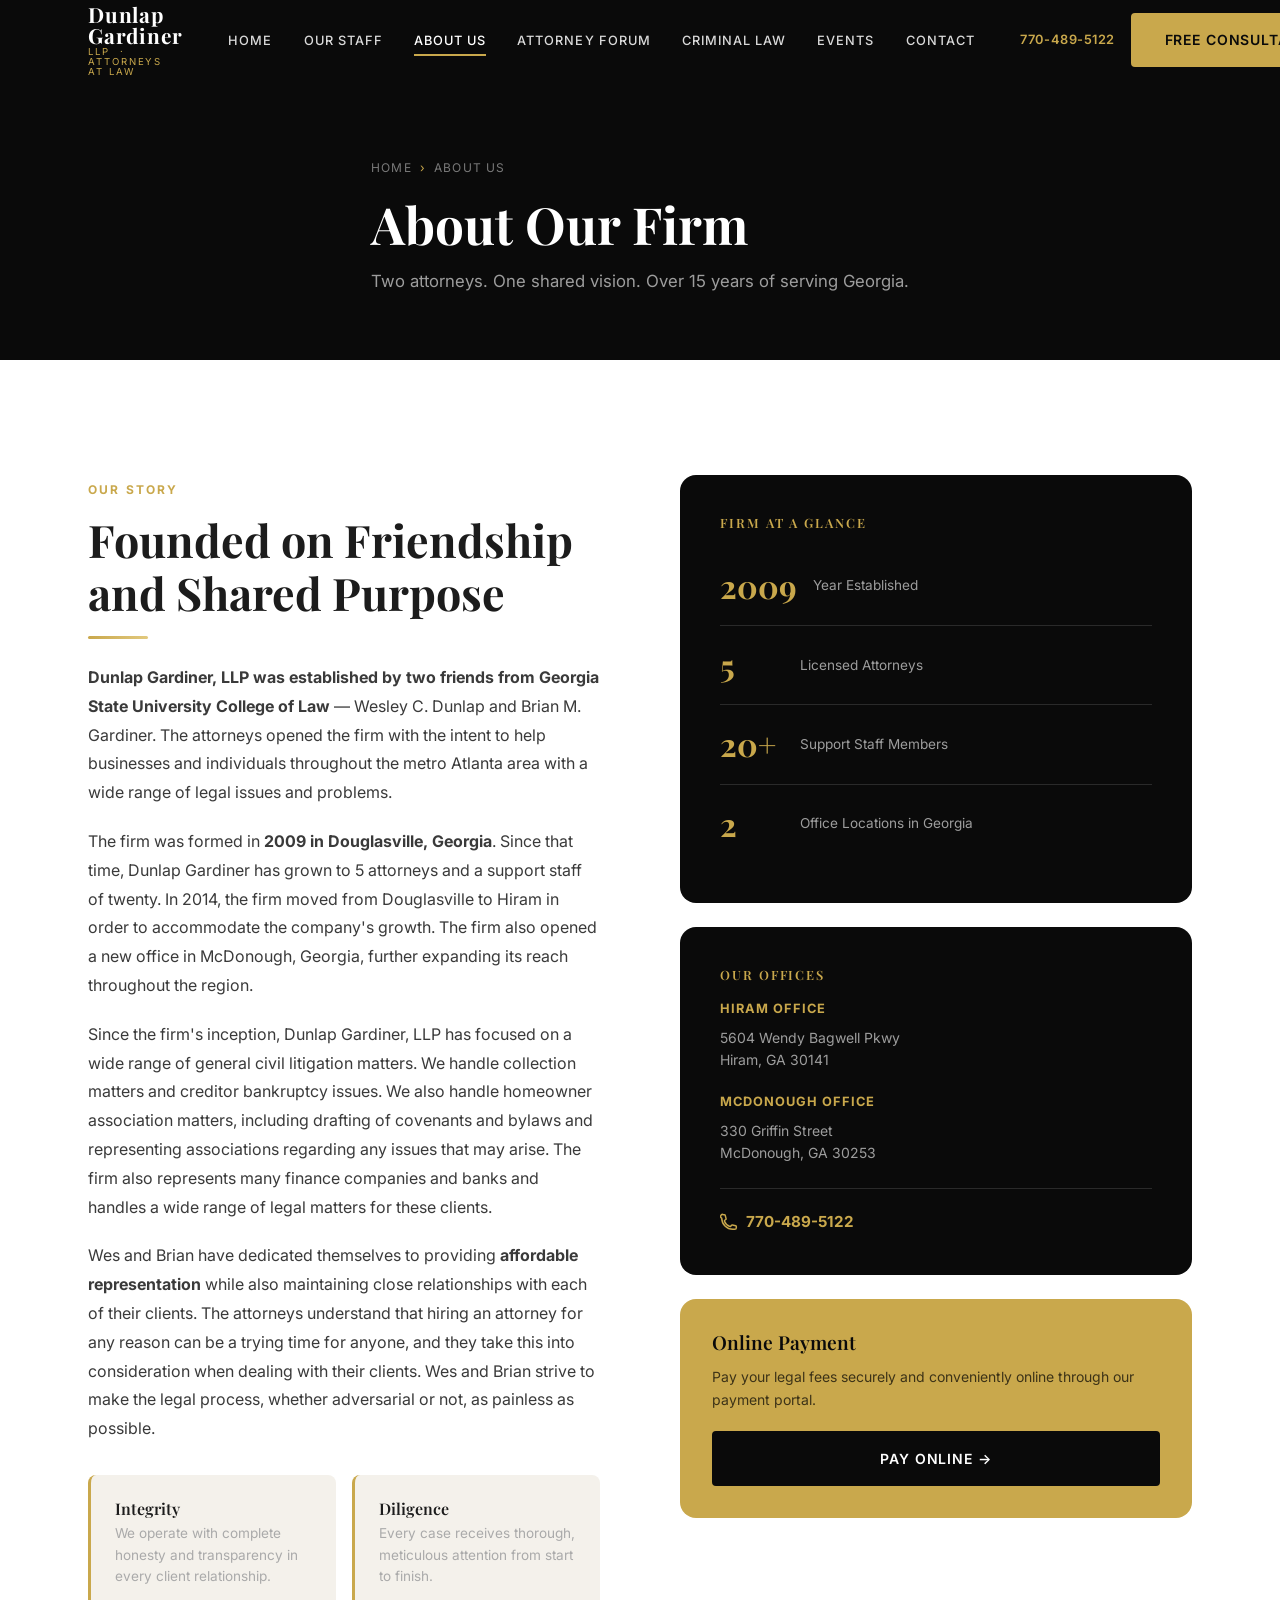
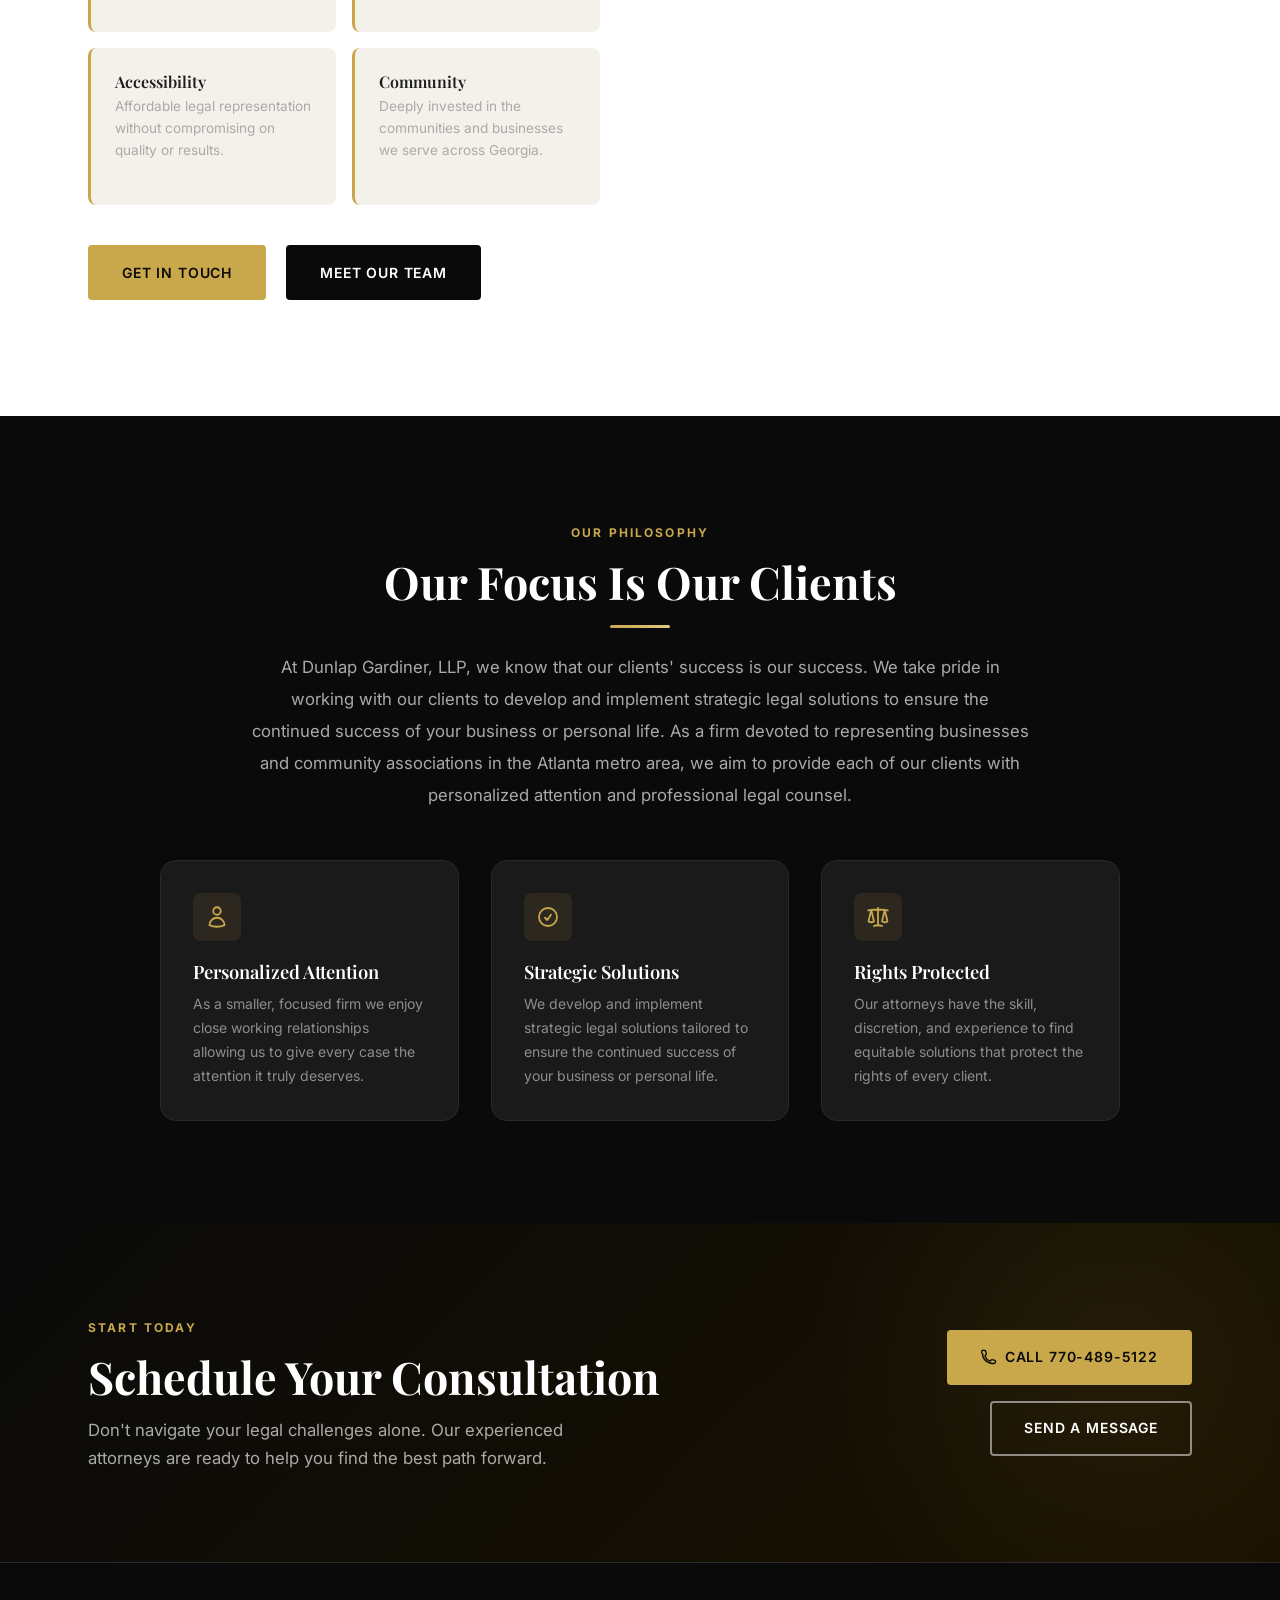
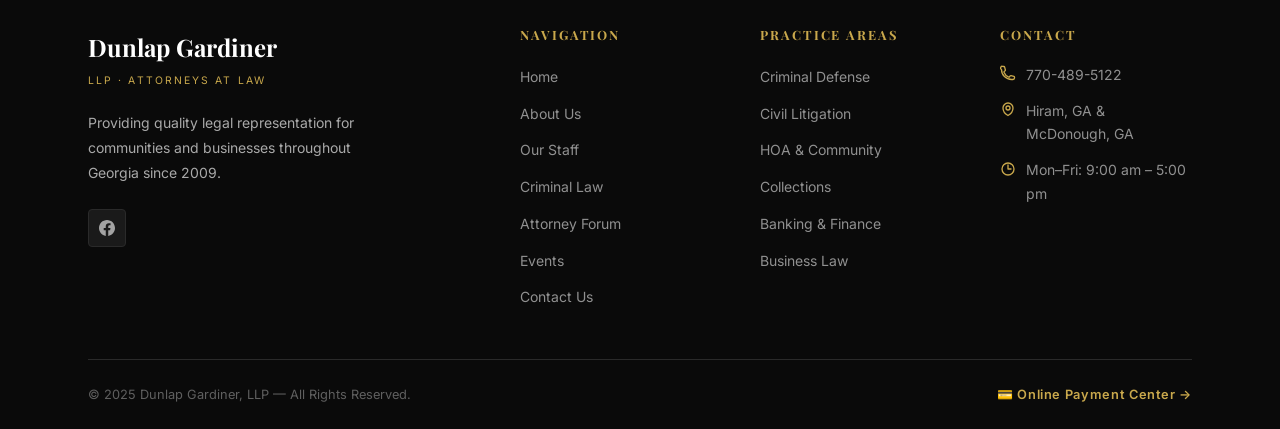
==== commit b89bfed6: "edit: Add this link: https://quickclick.com/cart/cart.php?action=show_informat" ====
--- a/about-us.html
+++ b/about-us.html
@@ -172,7 +172,7 @@
         <div class="reveal reveal-delay-4" style="background:var(--gold);padding:2rem;border-radius:var(--radius-lg);">
           <h4 style="color:var(--black);margin-bottom:.75rem;">Online Payment</h4>
           <p style="font-size:.875rem;color:rgba(0,0,0,.7);margin-bottom:1.25rem;line-height:1.6;">Pay your legal fees securely and conveniently online through our payment portal.</p>
-          <a href="https://quickclick.com/r/5w9c6m7mehdgdvlrskypk6oudv6t7s" target="_blank" rel="noopener" class="btn btn-dark" style="width:100%;justify-content:center;">Pay Online →</a>
+          <a href="https://quickclick.com/cart/cart.php?action=show_information&internal_key=637d9338dd69ad5d1107f1c3999a2876&internal_timestamp=1774908357&tid=cae1f6b2b108de3710eef4111a261aae" target="_blank" rel="noopener" class="btn btn-dark" style="width:100%;justify-content:center;">Pay Online →</a>
         </div>
       </div>
     </div>
@@ -293,7 +293,7 @@
       </div>
       <div class="footer-bottom">
         <span class="copyright">© 2025 Dunlap Gardiner, LLP — All Rights Reserved.</span>
-        <a href="https://quickclick.com/r/5w9c6m7mehdgdvlrskypk6oudv6t7s" target="_blank" rel="noopener" class="payment-link">💳 Online Payment Center →</a>
+        <a href="https://quickclick.com/cart/cart.php?action=show_information&internal_key=637d9338dd69ad5d1107f1c3999a2876&internal_timestamp=1774908357&tid=cae1f6b2b108de3710eef4111a261aae" target="_blank" rel="noopener" class="payment-link">💳 Online Payment Center →</a>
       </div>
     </div>
   </footer>
--- a/css/style.css
+++ b/css/style.css
@@ -205,6 +205,7 @@
   display: flex;
   align-items: center;
   justify-content: space-between;
+  flex-wrap: nowrap;
   gap: 2rem;
 }
 
@@ -231,7 +232,9 @@
 .nav-links {
   display: flex;
   align-items: center;
+  justify-content: center;
   gap: .25rem;
+  flex: 1;
 }
 
 .nav-links a {
@@ -244,6 +247,7 @@
   border-radius: var(--radius-sm);
   transition: var(--transition);
   position: relative;
+  white-space: nowrap;
 }
 .nav-links a::after {
   content: '';
@@ -353,7 +357,7 @@
 .hero-bg {
   position: absolute;
   inset: 0;
-  background-image: url('https://images.unsplash.com/photo-1589829545856-d10d557cf95f?w=1800&q=80');
+  background-image: url('https://img1.wsimg.com/isteam/ip/19f8b089-176b-4c0d-ac24-eb16da4a8b74/wes%20%26%20brian%203%20(2).jpg');
   background-size: cover;
   background-position: center 30%;
   opacity: .25;
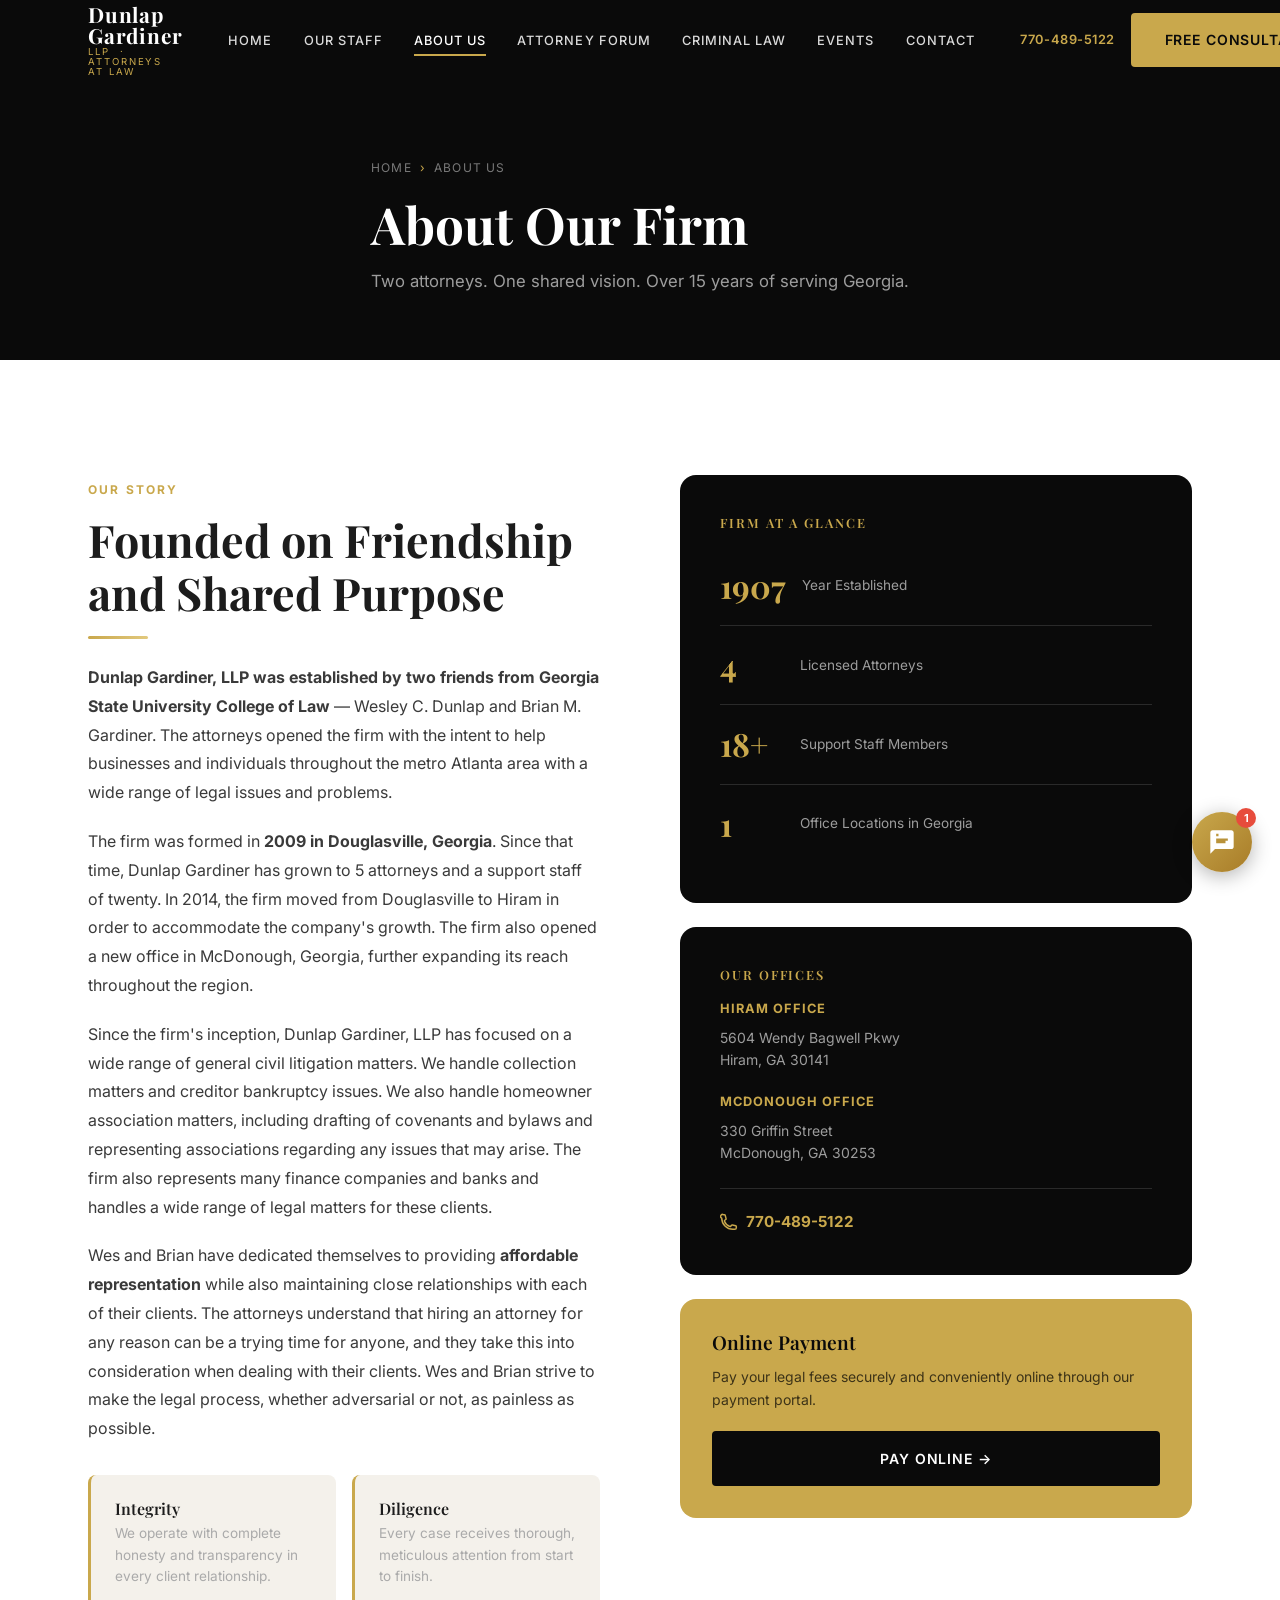
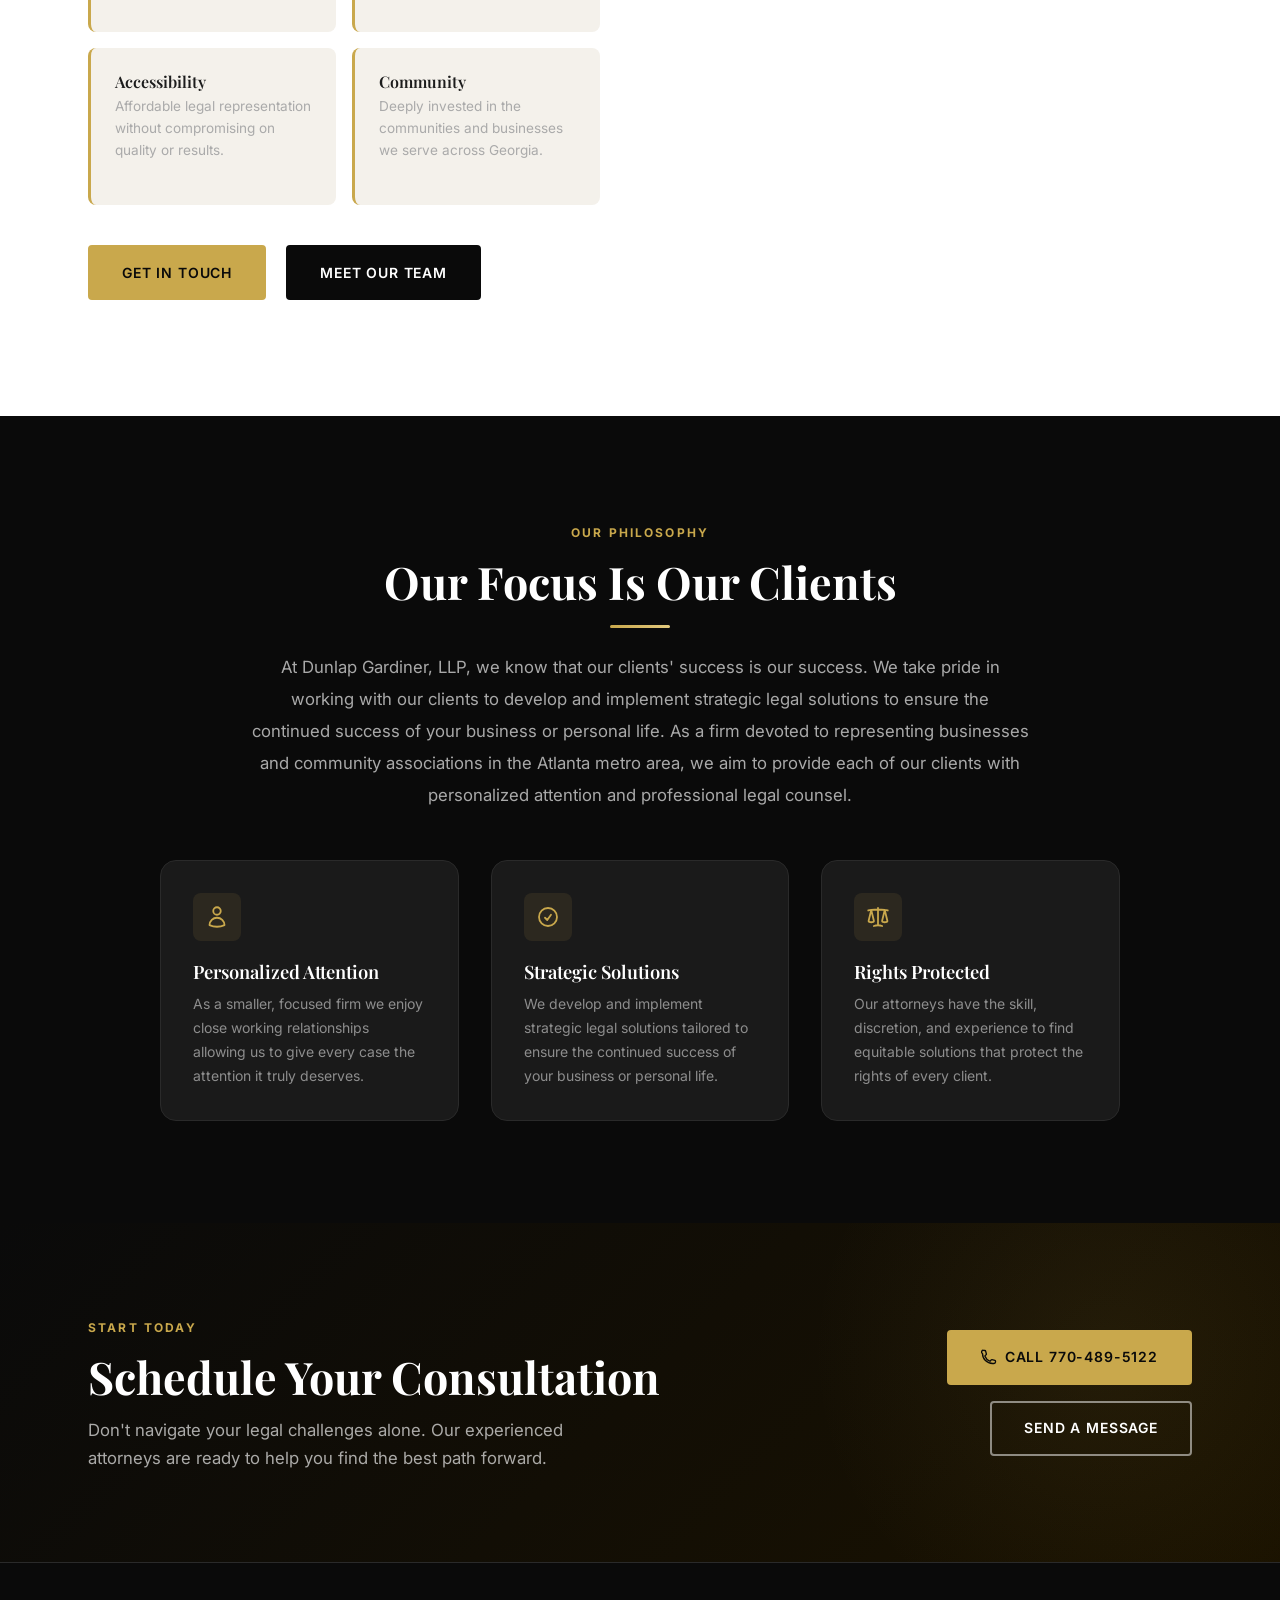
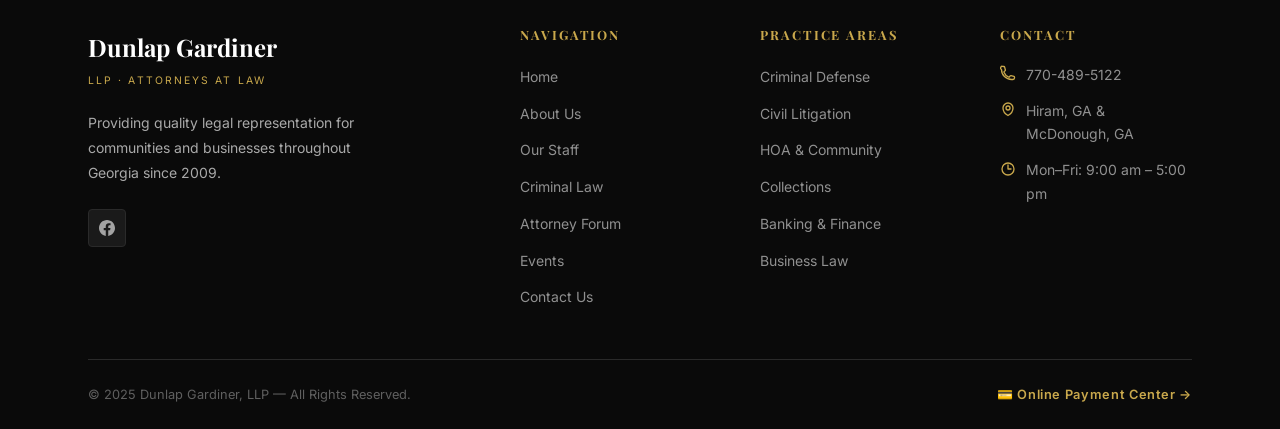
==== commit e23339d1: "edit: I need you to add a chatbot too. Your knowledge based works around the w Co-Authored-By: Claud" ====
--- a/about-us.html
+++ b/about-us.html
@@ -299,5 +299,6 @@
   </footer>
 
   <script src="js/main.js"></script>
+  <script src="js/chatbot.js"></script>
 </body>
 </html>
